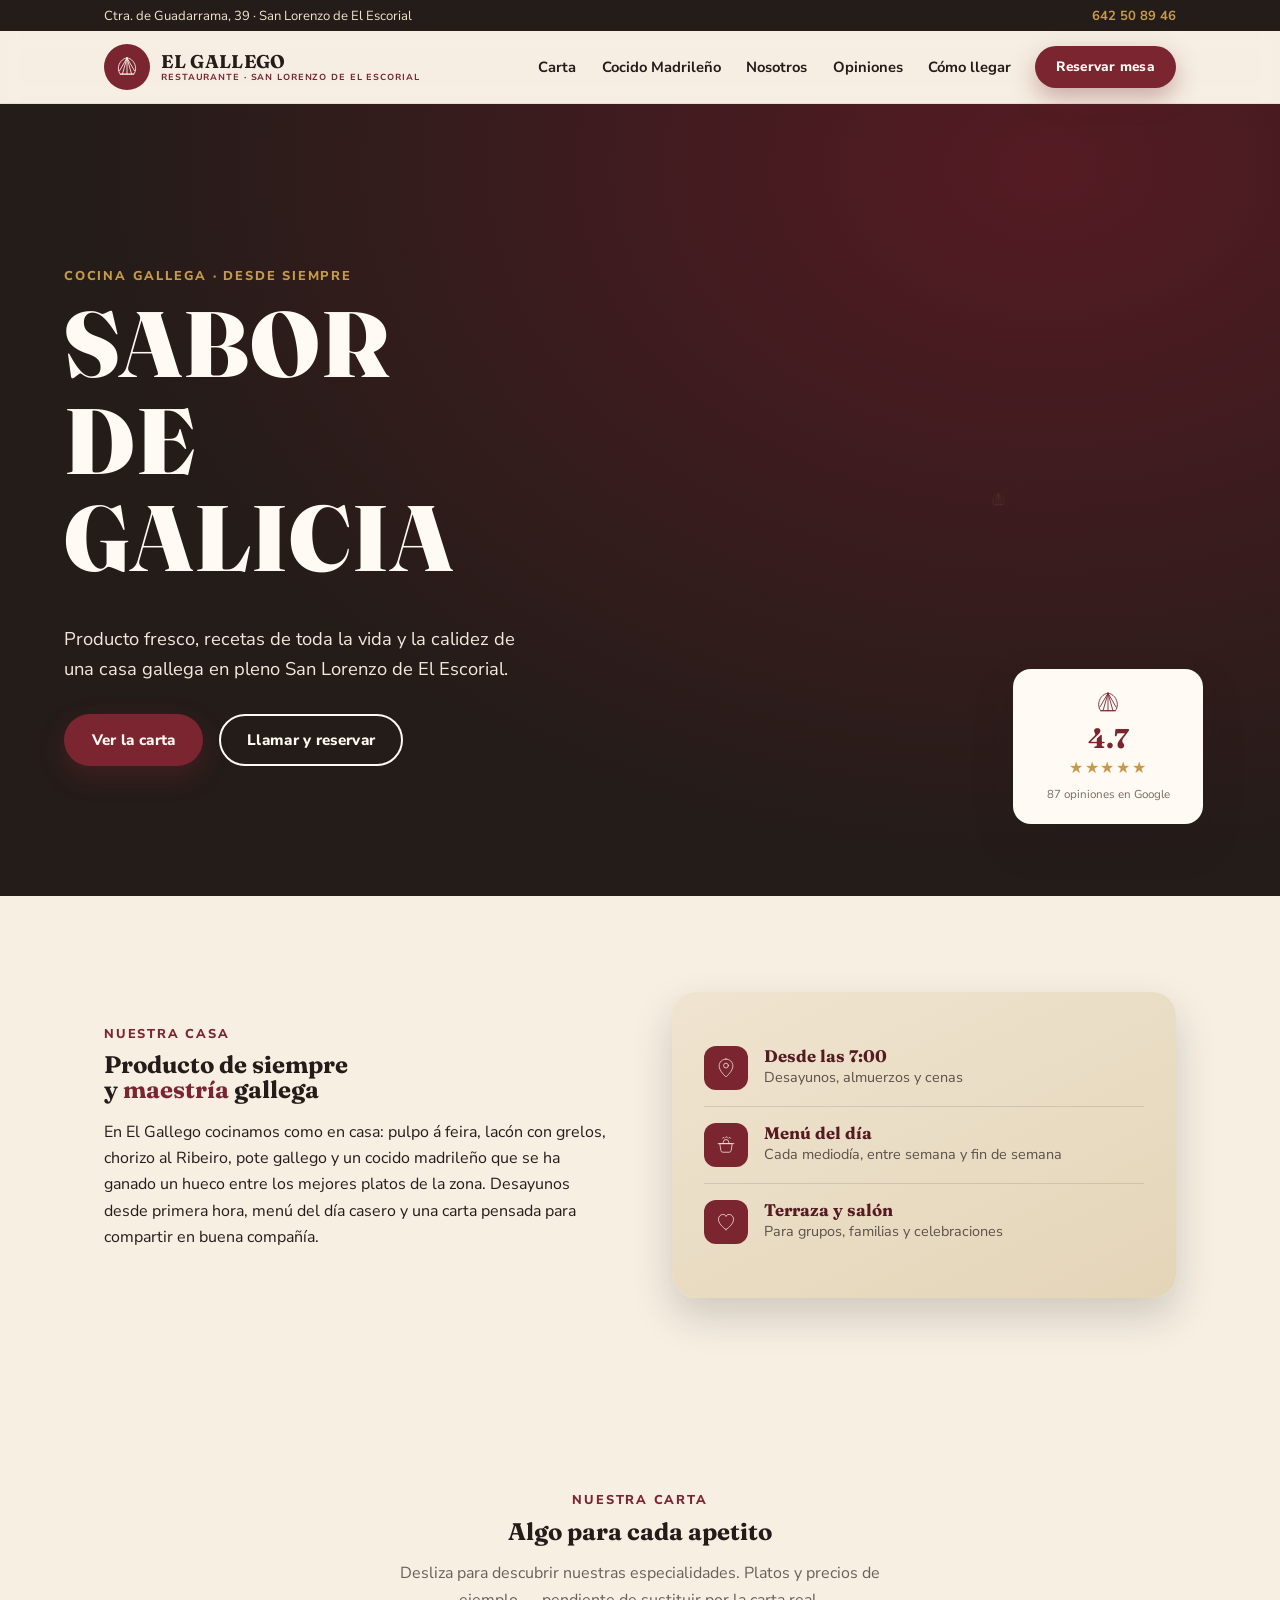
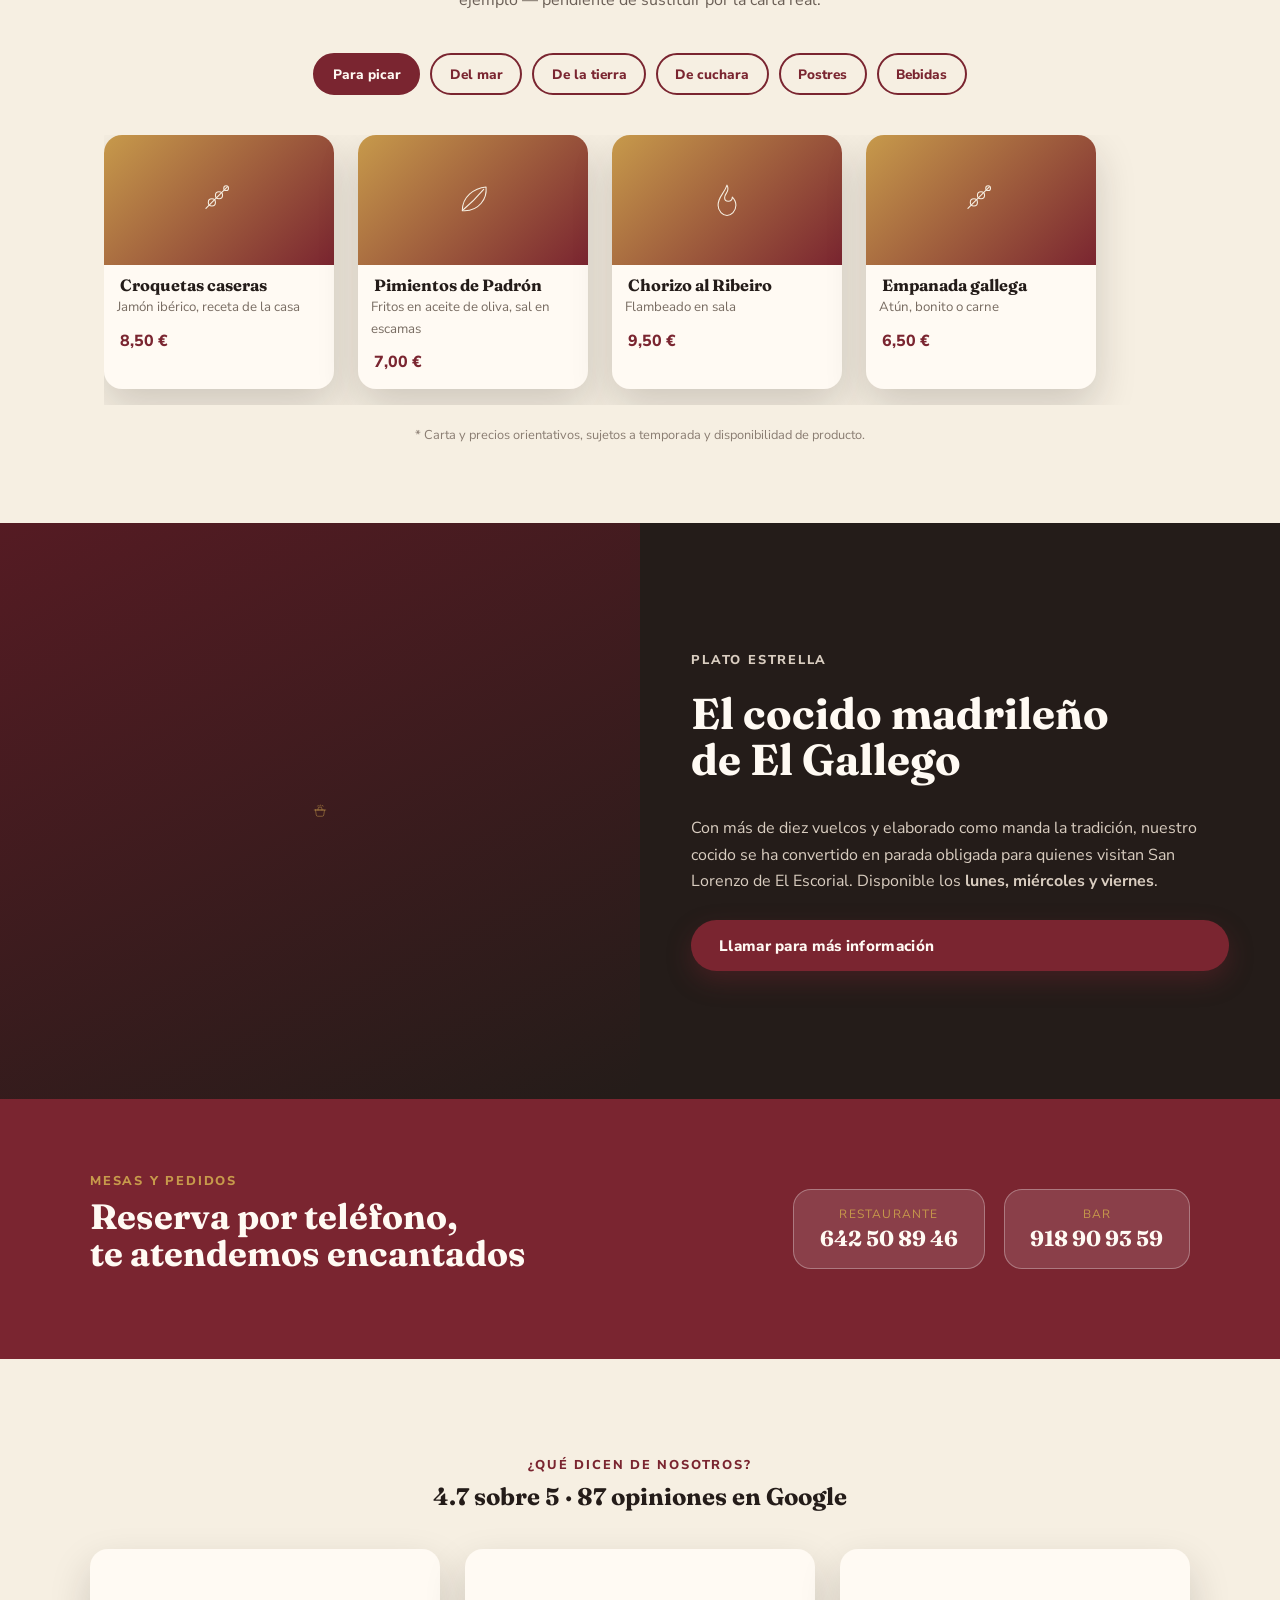
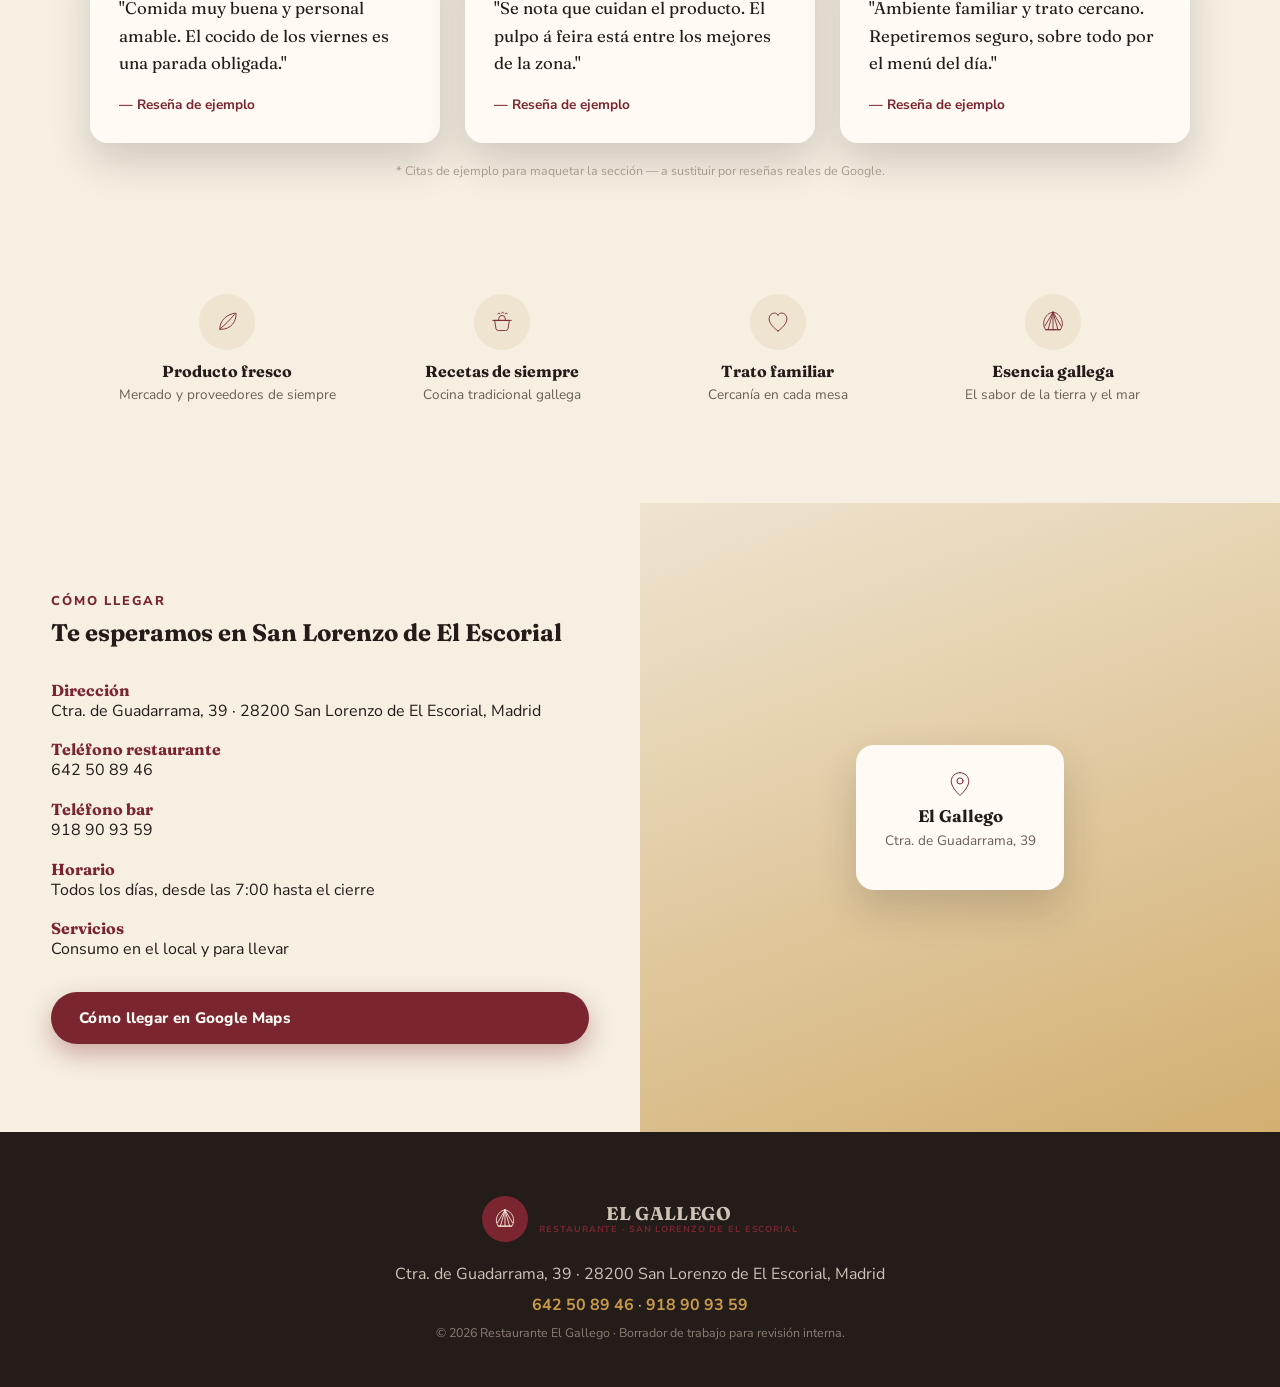
==== index.html @ f15fd521 "Initial commit: web Restaurante El Gallego (borrador compartido con Samu) Co-Authored-By: Claude Son" ====
<!DOCTYPE html>
<html lang="es">
<head>
<meta charset="UTF-8">
<meta name="viewport" content="width=device-width, initial-scale=1.0">
<title>Restaurante El Gallego</title>
<meta name="description" content="Borrador de la web de Restaurante El Gallego, cocina gallega en San Lorenzo de El Escorial — para revisar y comentar.">
<link rel="preconnect" href="https://fonts.googleapis.com">
<link rel="preconnect" href="https://fonts.gstatic.com" crossorigin>
<link href="https://fonts.googleapis.com/css2?family=Fraunces:opsz,wght@9..144,500;9..144,700;9..144,900&family=Nunito+Sans:wght@400;600;700;800&display=swap" rel="stylesheet">
<style>
  :root{
    --cream:#f6efe2;
    --cream-2:#efe4d0;
    --ink:#241c19;
    --wine:#7a2530;
    --wine-dark:#551b23;
    --gold:#c79a4b;
    --green:#3f5a3c;
    --sea:#2c5257;
    --white:#fffaf3;
    --radius:18px;
    --shadow:0 18px 40px rgba(36,28,25,.18);
    --font-display:'Fraunces', serif;
    --font-body:'Nunito Sans', sans-serif;
  }

  *{box-sizing:border-box;}
  html{scroll-behavior:smooth;}
  body{
    margin:0;
    font-family:var(--font-body);
    color:var(--ink);
    background:var(--cream);
    overflow-x:hidden;
  }
  a{color:inherit;text-decoration:none;}
  h1,h2,h3{font-family:var(--font-display);margin:0 0 .4em;line-height:1.05;text-wrap:balance;}
  p{line-height:1.65;}
  ul{list-style:none;margin:0;padding:0;}
  .icon{width:1em;height:1em;stroke:currentColor;fill:none;stroke-width:2.2;stroke-linecap:round;stroke-linejoin:round;display:block;}

  .eyebrow{
    font-family:var(--font-body);font-weight:800;letter-spacing:.14em;text-transform:uppercase;
    color:var(--wine);font-size:.8rem;margin:0 0 .6em;
  }
  .eyebrow--light{color:var(--gold);}

  .btn{
    display:inline-block;padding:.9em 1.7em;border-radius:999px;font-weight:800;font-size:.95rem;
    letter-spacing:.02em;transition:transform .18s ease, box-shadow .18s ease, background .18s ease;
    border:2px solid transparent;
  }
  .btn:hover{transform:translateY(-2px);}
  .btn--primary{background:var(--wine);color:var(--white);box-shadow:0 10px 24px rgba(122,37,48,.35);}
  .btn--primary:hover{background:var(--wine-dark);}
  .btn--ghost{border-color:var(--white);color:var(--white);}
  .btn--ghost:hover{background:rgba(255,255,255,.12);}
  .btn--nav{padding:.7em 1.4em;font-size:.85rem;}

  /* Topbar */
  .topbar{background:var(--ink);color:var(--cream-2);font-size:.82rem;}
  .topbar__inner{max-width:1200px;margin:0 auto;padding:.5em 5%;display:flex;justify-content:space-between;gap:1em;flex-wrap:wrap;}
  .topbar a{font-weight:700;color:var(--gold);}

  /* Header */
  .site-header{position:sticky;top:0;z-index:50;background:rgba(246,239,226,.94);backdrop-filter:blur(8px);border-bottom:1px solid rgba(36,28,25,.08);}
  .site-header__inner{max-width:1200px;margin:0 auto;padding:.8em 5%;display:flex;align-items:center;gap:1.5em;}
  .logo{display:flex;align-items:center;gap:.7em;margin-right:auto;}
  .logo__mark{
    width:46px;height:46px;border-radius:50%;background:var(--wine);color:var(--cream);
    display:flex;align-items:center;justify-content:center;flex-shrink:0;
  }
  .logo__mark .icon{width:24px;height:24px;stroke-width:2.4;}
  .logo__text{font-family:var(--font-display);font-weight:700;font-size:1.15rem;letter-spacing:.02em;line-height:1.15;}
  .logo__text small{display:block;font-family:var(--font-body);font-weight:700;font-size:.55rem;letter-spacing:.1em;color:var(--wine);text-transform:uppercase;}
  .nav{display:flex;gap:1.6em;}
  .nav a{font-weight:700;font-size:.92rem;position:relative;}
  .nav a::after{content:"";position:absolute;left:0;bottom:-6px;width:0;height:2px;background:var(--wine);transition:width .2s ease;}
  .nav a:hover::after{width:100%;}
  .nav-toggle{display:none;flex-direction:column;justify-content:center;gap:5px;width:38px;height:38px;border:none;background:none;cursor:pointer;}
  .nav-toggle span{height:2px;background:var(--ink);border-radius:2px;}

  /* Hero */
  .hero{position:relative;min-height:88vh;display:flex;align-items:center;padding:6em 5% 4em;color:var(--white);overflow:hidden;
    background:radial-gradient(120% 140% at 82% 8%, var(--wine-dark) 0%, var(--ink) 62%);}
  .hero__watermark{position:absolute;right:-6%;top:50%;transform:translateY(-50%);width:56vw;max-width:760px;opacity:.14;color:var(--gold);}
  .hero__content{position:relative;max-width:640px;}
  .hero .eyebrow{color:var(--gold);}
  .hero h1{font-size:clamp(3.1rem,8vw,5.8rem);font-weight:900;letter-spacing:.01em;}
  .hero__lede{font-size:1.15rem;max-width:480px;color:#f3e9dc;margin-bottom:1.6em;}
  .hero__cta{display:flex;gap:1em;flex-wrap:wrap;}
  .hero__badge{
    position:absolute;right:6%;bottom:9%;width:190px;background:var(--white);border-radius:var(--radius);
    box-shadow:var(--shadow);color:var(--ink);padding:1.3em 1em;text-align:center;
  }
  .hero__badge .icon{width:26px;height:26px;color:var(--wine);margin:0 auto .3em;}
  .hero__badge strong{display:block;font-family:var(--font-display);font-size:1.7rem;color:var(--wine);}
  .stars{display:block;color:var(--gold);letter-spacing:.1em;margin:.15em 0;}
  .hero__badge small{font-size:.72rem;color:#786c62;}

  /* Intro */
  .intro{max-width:1200px;margin:0 auto;padding:6em 5%;display:grid;grid-template-columns:1fr 1fr;gap:4em;align-items:center;}
  .intro__text h2 em{color:var(--wine);font-style:normal;}
  .intro__panel{
    position:relative;background:linear-gradient(155deg, var(--cream-2), #e4d5b8);
    border-radius:24px;padding:2.4em 2em;overflow:hidden;box-shadow:var(--shadow);
  }
  .intro__panel .hero__watermark{right:-18%;top:-10%;width:80%;opacity:.16;transform:none;}
  .intro__fact{position:relative;display:flex;gap:1em;align-items:flex-start;padding:1em 0;}
  .intro__fact + .intro__fact{border-top:1px solid rgba(36,28,25,.12);}
  .intro__fact .icon-wrap{
    width:44px;height:44px;border-radius:12px;background:var(--wine);color:var(--cream);
    display:flex;align-items:center;justify-content:center;flex-shrink:0;
  }
  .intro__fact .icon-wrap .icon{width:22px;height:22px;}
  .intro__fact strong{display:block;font-family:var(--font-display);font-size:1.05rem;color:var(--wine-dark);}
  .intro__fact span{font-size:.9rem;color:#5c5049;}

  /* Section head */
  .section-head{max-width:640px;margin:0 auto 2.5em;padding:0 5%;text-align:center;}
  .section-sub{color:#6b5f56;}

  /* Menu */
  .menu-section{padding:6em 0 4em;}
  .menu-tabs{display:flex;gap:.6em;justify-content:center;flex-wrap:wrap;padding:0 5%;margin-bottom:2.5em;}
  .menu-tab{
    font-family:var(--font-body);font-weight:800;font-size:.85rem;padding:.7em 1.3em;border-radius:999px;
    border:2px solid var(--wine);background:transparent;color:var(--wine);cursor:pointer;transition:all .2s ease;
  }
  .menu-tab.is-active,.menu-tab:hover{background:var(--wine);color:var(--white);}
  .menu-track{padding:0 5%;max-width:1200px;margin:0 auto;}
  .dish-row{display:flex;gap:1.5em;overflow-x:auto;padding-bottom:1em;scroll-snap-type:x proximity;}
  .dish-row[hidden]{display:none;}
  .dish-row::-webkit-scrollbar{height:8px;}
  .dish-row::-webkit-scrollbar-thumb{background:var(--cream-2);border-radius:8px;}
  .dish-card{flex:0 0 230px;background:var(--white);border-radius:var(--radius);box-shadow:var(--shadow);overflow:hidden;scroll-snap-align:start;position:relative;}
  .dish-card__img{height:130px;display:flex;align-items:center;justify-content:center;color:var(--cream);}
  .dish-card__img .icon{width:38px;height:38px;stroke-width:1.8;}
  .tone-picar{background:linear-gradient(135deg, var(--gold), var(--wine));}
  .tone-mar{background:linear-gradient(135deg, var(--sea), var(--ink));}
  .tone-tierra{background:linear-gradient(135deg, var(--wine), var(--ink));}
  .tone-cuchara{background:linear-gradient(135deg, var(--wine-dark), var(--gold));}
  .tone-postres{background:linear-gradient(135deg, var(--gold), #e7cf9e); color:var(--wine-dark);}
  .tone-bebidas{background:linear-gradient(135deg, var(--green), var(--ink));}
  .dish-card h3{font-size:1.02rem;margin:.7em 1em .2em;}
  .dish-card p{font-size:.83rem;color:#786c62;margin:0 1em .8em;}
  .dish-card .price{display:block;margin:0 1em 1em;font-weight:800;color:var(--wine);font-variant-numeric:tabular-nums;}
  .dish-card--star{border:2px solid var(--gold);}
  .dish-card__tag{position:absolute;top:10px;left:10px;background:var(--gold);color:var(--ink);font-size:.66rem;font-weight:800;padding:.3em .7em;border-radius:999px;z-index:2;}
  .menu-note{text-align:center;color:#8a7d72;font-size:.8rem;margin-top:1.5em;padding:0 5%;}

  /* Callout */
  .callout{display:grid;grid-template-columns:1fr 1fr;min-height:64vh;}
  .callout__visual{background:linear-gradient(155deg, var(--wine-dark), var(--ink));display:flex;align-items:center;justify-content:center;position:relative;}
  .callout__visual .icon{width:34%;max-width:180px;color:var(--gold);opacity:.9;}
  .callout__text{background:var(--ink);color:var(--cream);display:flex;flex-direction:column;justify-content:center;padding:5em 8%;}
  .callout__text h2{color:var(--white);font-size:clamp(2rem,3.5vw,2.7rem);}
  .callout__text p{color:#d9cdc0;margin-bottom:1.6em;}

  /* Call CTA */
  .call-cta{background:var(--wine);color:var(--white);padding:4.5em 5%;}
  .call-cta__inner{max-width:1100px;margin:0 auto;display:flex;justify-content:space-between;align-items:center;gap:2em;flex-wrap:wrap;}
  .call-cta h2{color:var(--white);font-size:clamp(1.7rem,3vw,2.2rem);}
  .call-cta__numbers{display:flex;gap:1.2em;flex-wrap:wrap;}
  .call-cta__number{background:rgba(255,255,255,.12);border:1px solid rgba(255,255,255,.3);border-radius:var(--radius);padding:1em 1.6em;text-align:center;min-width:170px;transition:background .2s ease;}
  .call-cta__number:hover{background:rgba(255,255,255,.22);}
  .call-cta__number span{display:block;font-size:.75rem;text-transform:uppercase;letter-spacing:.1em;color:var(--gold);margin-bottom:.3em;}
  .call-cta__number strong{font-family:var(--font-display);font-size:1.35rem;font-variant-numeric:tabular-nums;}

  /* Reviews */
  .reviews{padding:6em 5%;}
  .reviews__grid{max-width:1100px;margin:0 auto;display:grid;grid-template-columns:repeat(3,1fr);gap:1.6em;}
  .review-card{background:var(--white);border-radius:var(--radius);box-shadow:var(--shadow);padding:1.8em;margin:0;}
  .review-card p{font-family:var(--font-display);font-size:1.05rem;color:var(--ink);}
  .review-card cite{display:block;margin-top:1em;font-style:normal;font-weight:700;color:var(--wine);font-size:.85rem;}
  .reviews__flag{max-width:1100px;margin:1.5em auto 0;text-align:center;font-size:.78rem;color:#a89a8d;}

  /* Values strip */
  .values{max-width:1200px;margin:0 auto;padding:1em 5% 6em;display:grid;grid-template-columns:repeat(4,1fr);gap:1.8em;}
  .value{text-align:center;}
  .value .icon-wrap{width:56px;height:56px;border-radius:50%;background:var(--cream-2);color:var(--wine);display:flex;align-items:center;justify-content:center;margin:0 auto .8em;}
  .value .icon-wrap .icon{width:26px;height:26px;}
  .value h3{font-size:1rem;margin-bottom:.3em;}
  .value p{font-size:.85rem;color:#6b5f56;margin:0;}

  /* Location */
  .location{display:grid;grid-template-columns:1fr 1fr;gap:0;}
  .location__info{padding:5.5em 8%;display:flex;flex-direction:column;justify-content:center;}
  .location__list{margin:1.6em 0 2em;display:grid;gap:1.1em;}
  .location__list strong{display:block;font-family:var(--font-display);color:var(--wine);font-size:1rem;}
  .location__visual{background:linear-gradient(160deg, var(--cream-2), var(--gold) 140%);position:relative;display:flex;align-items:center;justify-content:center;min-height:420px;}
  .location__visual .icon{width:30%;max-width:150px;color:var(--wine);opacity:.55;}
  .location__pin{position:relative;background:var(--white);border-radius:var(--radius);box-shadow:var(--shadow);padding:1.6em 1.8em;text-align:center;max-width:260px;}
  .location__pin .icon{width:28px;height:28px;color:var(--wine);opacity:1;margin:0 auto .5em;}
  .location__pin strong{display:block;font-family:var(--font-display);font-size:1.05rem;margin-bottom:.3em;}
  .location__pin span{font-size:.85rem;color:#6b5f56;display:block;margin-bottom:1em;}

  /* Footer */
  .site-footer{background:var(--ink);color:#cfc3b7;padding:4em 5% 2.5em;}
  .site-footer__inner{max-width:900px;margin:0 auto;text-align:center;}
  .logo--footer{justify-content:center;margin-bottom:1.2em;}
  .site-footer a{color:var(--gold);font-weight:700;}
  .site-footer p{margin:.3em 0;}
  .site-footer__copy{margin-top:1.5em;font-size:.78rem;color:#8a7d72;}

  /* Responsive */
  @media (max-width: 900px){
    .nav{position:fixed;top:70px;left:0;right:0;background:var(--cream);flex-direction:column;padding:1.5em 8%;gap:1.2em;
      transform:translateY(-130%);transition:transform .25s ease;box-shadow:var(--shadow);}
    .nav.is-open{transform:translateY(0);}
    .nav-toggle{display:flex;}
    .btn--nav{display:none;}
    .intro{grid-template-columns:1fr;}
    .callout{grid-template-columns:1fr;}
    .callout__visual{min-height:220px;}
    .reviews__grid{grid-template-columns:1fr;}
    .values{grid-template-columns:repeat(2,1fr);}
    .location{grid-template-columns:1fr;}
    .location__visual{min-height:280px;}
    .hero__badge{display:none;}
  }
  @media (max-width: 560px){
    .hero{min-height:96vh;padding-top:5em;}
    .topbar__inner{font-size:.72rem;}
    .values{grid-template-columns:1fr 1fr;}
  }
</style>
</head>
<body>

<svg width="0" height="0" style="position:absolute">
  <defs>
    <symbol id="icon-shell" viewBox="0 0 64 64">
      <path d="M32 8C20 8 9 22 9 36c0 6 2 11 5 15h36c3-4 5-9 5-15C55 22 44 8 32 8Z"/>
      <path d="M32 8V51M32 8 20 50M32 8 44 50M32 8 12 42M32 8 52 42"/>
      <path d="M14 51h36"/>
    </symbol>
    <symbol id="icon-octopus" viewBox="0 0 64 64">
      <circle cx="32" cy="23" r="13"/>
      <path d="M20 31c-4 6-8 8-8 14 0 4 3 6 6 4M24 35c-2 8-6 10-5 16 0 4 3 5 6 3M30 37c0 9-2 12 0 18 1 3 4 4 6 2M36 37c2 9 5 11 4 18-1 3-4 4-6 2M42 35c4 7 8 8 8 14 0 4-3 6-6 4"/>
    </symbol>
    <symbol id="icon-pot" viewBox="0 0 64 64">
      <path d="M14 28h36l-3 20a6 6 0 0 1-6 5H23a6 6 0 0 1-6-5l-3-20Z"/>
      <path d="M9 28h46"/>
      <path d="M24 28v-4a8 8 0 0 1 16 0v4"/>
      <path d="M22 12c1-3 4-3 5 0M31 10c1-3 4-3 5 0M40 12c1-3 4-3 5 0"/>
    </symbol>
    <symbol id="icon-wine" viewBox="0 0 64 64">
      <path d="M20 10h24l-2 16a10 10 0 0 1-20 0Z"/>
      <path d="M32 34v16M22 54h20"/>
    </symbol>
    <symbol id="icon-cake" viewBox="0 0 64 64">
      <path d="M32 9 55 51H9Z"/>
      <path d="M20 51l4-15M32 51V32M44 51l-4-15"/>
    </symbol>
    <symbol id="icon-flame" viewBox="0 0 64 64">
      <path d="M32 7c6 11-4 13-4 21 0 4 3 6 6 6 4 0 7-3 7-7 4 4 6 9 6 14 0 10-8 17-15 17s-15-7-15-17c0-15 10-19 15-34Z"/>
    </symbol>
    <symbol id="icon-skewer" viewBox="0 0 64 64">
      <path d="M10 46 46 10"/>
      <circle cx="20" cy="36" r="6"/>
      <circle cx="32" cy="24" r="6"/>
      <circle cx="44" cy="12" r="4"/>
    </symbol>
    <symbol id="icon-leaf" viewBox="0 0 64 64">
      <path d="M14 50C14 26 34 12 54 10c2 20-12 40-36 40Z"/>
      <path d="M16 48C28 38 38 28 50 14"/>
    </symbol>
    <symbol id="icon-heart" viewBox="0 0 64 64">
      <path d="M32 54S10 40 10 24c0-8 6-14 13-14 4 0 8 2 9 6 1-4 5-6 9-6 7 0 13 6 13 14 0 16-22 30-22 30Z"/>
    </symbol>
    <symbol id="icon-pin" viewBox="0 0 64 64">
      <path d="M32 6c11 0 20 9 20 20 0 15-20 32-20 32S12 41 12 26C12 15 21 6 32 6Z"/>
      <circle cx="32" cy="25" r="7"/>
    </symbol>
  </defs>
</svg>

<div class="topbar">
  <div class="topbar__inner">
    <span>Ctra. de Guadarrama, 39 · San Lorenzo de El Escorial</span>
    <a href="tel:+34642508946">642 50 89 46</a>
  </div>
</div>

<header class="site-header" id="header">
  <div class="site-header__inner">
    <a href="#inicio" class="logo">
      <span class="logo__mark"><svg class="icon"><use href="#icon-shell"/></svg></span>
      <span class="logo__text">EL GALLEGO<small>Restaurante · San Lorenzo de El Escorial</small></span>
    </a>
    <nav class="nav" id="nav">
      <a href="#carta">Carta</a>
      <a href="#cocido">Cocido Madrileño</a>
      <a href="#nosotros">Nosotros</a>
      <a href="#opiniones">Opiniones</a>
      <a href="#localizacion">Cómo llegar</a>
    </nav>
    <a href="tel:+34642508946" class="btn btn--primary btn--nav">Reservar mesa</a>
    <button class="nav-toggle" id="navToggle" aria-label="Abrir menú"><span></span><span></span><span></span></button>
  </div>
</header>

<main>

  <section class="hero" id="inicio">
    <svg class="icon hero__watermark" viewBox="0 0 64 64"><use href="#icon-shell"/></svg>
    <div class="hero__content">
      <p class="eyebrow">Cocina gallega · desde siempre</p>
      <h1>SABOR<br>DE<br>GALICIA</h1>
      <p class="hero__lede">Producto fresco, recetas de toda la vida y la calidez de una casa gallega en pleno San Lorenzo de El Escorial.</p>
      <div class="hero__cta">
        <a href="#carta" class="btn btn--primary">Ver la carta</a>
        <a href="tel:+34642508946" class="btn btn--ghost">Llamar y reservar</a>
      </div>
    </div>
    <div class="hero__badge">
      <svg class="icon"><use href="#icon-shell"/></svg>
      <strong>4.7</strong>
      <span class="stars">★★★★★</span>
      <small>87 opiniones en Google</small>
    </div>
  </section>

  <section class="intro" id="nosotros">
    <div class="intro__text">
      <p class="eyebrow">Nuestra casa</p>
      <h2>Producto de siempre<br>y <em>maestría</em> gallega</h2>
      <p>En El Gallego cocinamos como en casa: pulpo á feira, lacón con grelos, chorizo al Ribeiro, pote gallego y un cocido madrileño que se ha ganado un hueco entre los mejores platos de la zona. Desayunos desde primera hora, menú del día casero y una carta pensada para compartir en buena compañía.</p>
    </div>
    <div class="intro__panel">
      <svg class="icon hero__watermark" viewBox="0 0 64 64"><use href="#icon-shell"/></svg>
      <div class="intro__fact">
        <span class="icon-wrap"><svg class="icon"><use href="#icon-pin"/></svg></span>
        <div><strong>Desde las 7:00</strong><span>Desayunos, almuerzos y cenas</span></div>
      </div>
      <div class="intro__fact">
        <span class="icon-wrap"><svg class="icon"><use href="#icon-pot"/></svg></span>
        <div><strong>Menú del día</strong><span>Cada mediodía, entre semana y fin de semana</span></div>
      </div>
      <div class="intro__fact">
        <span class="icon-wrap"><svg class="icon"><use href="#icon-heart"/></svg></span>
        <div><strong>Terraza y salón</strong><span>Para grupos, familias y celebraciones</span></div>
      </div>
    </div>
  </section>

  <section class="menu-section" id="carta">
    <div class="section-head">
      <p class="eyebrow">Nuestra carta</p>
      <h2>Algo para cada apetito</h2>
      <p class="section-sub">Desliza para descubrir nuestras especialidades. Platos y precios de ejemplo — pendiente de sustituir por la carta real.</p>
    </div>

    <div class="menu-tabs" id="menuTabs">
      <button class="menu-tab is-active" data-target="picar">Para picar</button>
      <button class="menu-tab" data-target="mar">Del mar</button>
      <button class="menu-tab" data-target="tierra">De la tierra</button>
      <button class="menu-tab" data-target="cuchara">De cuchara</button>
      <button class="menu-tab" data-target="postres">Postres</button>
      <button class="menu-tab" data-target="bebidas">Bebidas</button>
    </div>

    <div class="menu-track" id="menuTrack">
      <div class="dish-row" data-panel="picar">
        <article class="dish-card"><div class="dish-card__img tone-picar"><svg class="icon"><use href="#icon-skewer"/></svg></div><h3>Croquetas caseras</h3><p>Jamón ibérico, receta de la casa</p><span class="price">8,50 €</span></article>
        <article class="dish-card"><div class="dish-card__img tone-picar"><svg class="icon"><use href="#icon-leaf"/></svg></div><h3>Pimientos de Padrón</h3><p>Fritos en aceite de oliva, sal en escamas</p><span class="price">7,00 €</span></article>
        <article class="dish-card"><div class="dish-card__img tone-picar"><svg class="icon"><use href="#icon-flame"/></svg></div><h3>Chorizo al Ribeiro</h3><p>Flambeado en sala</p><span class="price">9,50 €</span></article>
        <article class="dish-card"><div class="dish-card__img tone-picar"><svg class="icon"><use href="#icon-skewer"/></svg></div><h3>Empanada gallega</h3><p>Atún, bonito o carne</p><span class="price">6,50 €</span></article>
      </div>
      <div class="dish-row" data-panel="mar" hidden>
        <article class="dish-card"><div class="dish-card__img tone-mar"><svg class="icon"><use href="#icon-octopus"/></svg></div><h3>Pulpo á feira</h3><p>Pimentón de la Vera, patata cocida</p><span class="price">18,00 €</span></article>
        <article class="dish-card"><div class="dish-card__img tone-mar"><svg class="icon"><use href="#icon-shell"/></svg></div><h3>Zamburiñas a la plancha</h3><p>Ajo y perejil</p><span class="price">14,50 €</span></article>
        <article class="dish-card"><div class="dish-card__img tone-mar"><svg class="icon"><use href="#icon-shell"/></svg></div><h3>Merluza a la gallega</h3><p>Con patata y pimentón</p><span class="price">16,00 €</span></article>
        <article class="dish-card"><div class="dish-card__img tone-mar"><svg class="icon"><use href="#icon-octopus"/></svg></div><h3>Calamares fritos</h3><p>Con alioli casero</p><span class="price">13,00 €</span></article>
      </div>
      <div class="dish-row" data-panel="tierra" hidden>
        <article class="dish-card"><div class="dish-card__img tone-tierra"><svg class="icon"><use href="#icon-flame"/></svg></div><h3>Codillo a la gallega</h3><p>Con grelos y patata</p><span class="price">15,50 €</span></article>
        <article class="dish-card"><div class="dish-card__img tone-tierra"><svg class="icon"><use href="#icon-flame"/></svg></div><h3>Entrecot a la piedra</h3><p>Ternera gallega, se cocina en tu mesa</p><span class="price">19,50 €</span></article>
        <article class="dish-card"><div class="dish-card__img tone-tierra"><svg class="icon"><use href="#icon-flame"/></svg></div><h3>Secreto ibérico</h3><p>A la plancha, pimientos asados</p><span class="price">14,50 €</span></article>
        <article class="dish-card"><div class="dish-card__img tone-tierra"><svg class="icon"><use href="#icon-pot"/></svg></div><h3>Judiones con matanza</h3><p>Guiso de la abuela</p><span class="price">13,00 €</span></article>
      </div>
      <div class="dish-row" data-panel="cuchara" hidden>
        <article class="dish-card dish-card--star"><div class="dish-card__img tone-cuchara"><svg class="icon"><use href="#icon-pot"/></svg></div><span class="dish-card__tag">Solo lunes, miércoles y viernes</span><h3>Cocido madrileño</h3><p>Más de 10 vuelcos, receta tradicional</p><span class="price">16,00 €</span></article>
        <article class="dish-card"><div class="dish-card__img tone-cuchara"><svg class="icon"><use href="#icon-pot"/></svg></div><h3>Pote gallego</h3><p>Grelos, patata, chorizo y lacón</p><span class="price">12,50 €</span></article>
        <article class="dish-card"><div class="dish-card__img tone-cuchara"><svg class="icon"><use href="#icon-pot"/></svg></div><h3>Lentejas caseras</h3><p>Con chorizo y morcilla</p><span class="price">10,50 €</span></article>
      </div>
      <div class="dish-row" data-panel="postres" hidden>
        <article class="dish-card"><div class="dish-card__img tone-postres"><svg class="icon"><use href="#icon-cake"/></svg></div><h3>Tarta de Santiago</h3><p>Receta tradicional con almendra</p><span class="price">5,50 €</span></article>
        <article class="dish-card"><div class="dish-card__img tone-postres"><svg class="icon"><use href="#icon-cake"/></svg></div><h3>Filloas caseras</h3><p>Con crema o chocolate</p><span class="price">5,00 €</span></article>
        <article class="dish-card"><div class="dish-card__img tone-postres"><svg class="icon"><use href="#icon-cake"/></svg></div><h3>Flan casero</h3><p>Con un toque de caramelo</p><span class="price">4,50 €</span></article>
      </div>
      <div class="dish-row" data-panel="bebidas" hidden>
        <article class="dish-card"><div class="dish-card__img tone-bebidas"><svg class="icon"><use href="#icon-wine"/></svg></div><h3>Ribeiro D.O.</h3><p>Copa o botella</p><span class="price">Desde 3,50 €</span></article>
        <article class="dish-card"><div class="dish-card__img tone-bebidas"><svg class="icon"><use href="#icon-wine"/></svg></div><h3>Cerveza de grifo</h3><p>Caña o tercio</p><span class="price">2,20 €</span></article>
        <article class="dish-card"><div class="dish-card__img tone-bebidas"><svg class="icon"><use href="#icon-wine"/></svg></div><h3>Café de sobremesa</h3><p>Solo, cortado o con leche</p><span class="price">1,50 €</span></article>
      </div>
    </div>
    <p class="menu-note">* Carta y precios orientativos, sujetos a temporada y disponibilidad de producto.</p>
  </section>

  <section class="callout" id="cocido">
    <div class="callout__visual"><svg class="icon"><use href="#icon-pot"/></svg></div>
    <div class="callout__text">
      <p class="eyebrow eyebrow--light">Plato estrella</p>
      <h2>El cocido madrileño de El Gallego</h2>
      <p>Con más de diez vuelcos y elaborado como manda la tradición, nuestro cocido se ha convertido en parada obligada para quienes visitan San Lorenzo de El Escorial. Disponible los <strong>lunes, miércoles y viernes</strong>.</p>
      <a href="tel:+34642508946" class="btn btn--primary">Llamar para más información</a>
    </div>
  </section>

  <section class="call-cta">
    <div class="call-cta__inner">
      <div>
        <p class="eyebrow eyebrow--light">Mesas y pedidos</p>
        <h2>Reserva por teléfono,<br>te atendemos encantados</h2>
      </div>
      <div class="call-cta__numbers">
        <a href="tel:+34642508946" class="call-cta__number"><span>Restaurante</span><strong>642 50 89 46</strong></a>
        <a href="tel:+34918909359" class="call-cta__number"><span>Bar</span><strong>918 90 93 59</strong></a>
      </div>
    </div>
  </section>

  <section class="reviews" id="opiniones">
    <div class="section-head">
      <p class="eyebrow">¿Qué dicen de nosotros?</p>
      <h2>4.7 sobre 5 · 87 opiniones en Google</h2>
    </div>
    <div class="reviews__grid">
      <blockquote class="review-card"><p>"Comida muy buena y personal amable. El cocido de los viernes es una parada obligada."</p><cite>— Reseña de ejemplo</cite></blockquote>
      <blockquote class="review-card"><p>"Se nota que cuidan el producto. El pulpo á feira está entre los mejores de la zona."</p><cite>— Reseña de ejemplo</cite></blockquote>
      <blockquote class="review-card"><p>"Ambiente familiar y trato cercano. Repetiremos seguro, sobre todo por el menú del día."</p><cite>— Reseña de ejemplo</cite></blockquote>
    </div>
    <p class="reviews__flag">* Citas de ejemplo para maquetar la sección — a sustituir por reseñas reales de Google.</p>
  </section>

  <section class="values">
    <div class="value"><span class="icon-wrap"><svg class="icon"><use href="#icon-leaf"/></svg></span><h3>Producto fresco</h3><p>Mercado y proveedores de siempre</p></div>
    <div class="value"><span class="icon-wrap"><svg class="icon"><use href="#icon-pot"/></svg></span><h3>Recetas de siempre</h3><p>Cocina tradicional gallega</p></div>
    <div class="value"><span class="icon-wrap"><svg class="icon"><use href="#icon-heart"/></svg></span><h3>Trato familiar</h3><p>Cercanía en cada mesa</p></div>
    <div class="value"><span class="icon-wrap"><svg class="icon"><use href="#icon-shell"/></svg></span><h3>Esencia gallega</h3><p>El sabor de la tierra y el mar</p></div>
  </section>

  <section class="location" id="localizacion">
    <div class="location__info">
      <p class="eyebrow">Cómo llegar</p>
      <h2>Te esperamos en San Lorenzo de El Escorial</h2>
      <ul class="location__list">
        <li><strong>Dirección</strong>Ctra. de Guadarrama, 39 · 28200 San Lorenzo de El Escorial, Madrid</li>
        <li><strong>Teléfono restaurante</strong><a href="tel:+34642508946">642 50 89 46</a></li>
        <li><strong>Teléfono bar</strong><a href="tel:+34918909359">918 90 93 59</a></li>
        <li><strong>Horario</strong>Todos los días, desde las 7:00 hasta el cierre</li>
        <li><strong>Servicios</strong>Consumo en el local y para llevar</li>
      </ul>
      <a href="https://www.google.com/maps/dir/?api=1&destination=Restaurante+El+Gallego+Carretera+de+Guadarrama+39+San+Lorenzo+de+El+Escorial" target="_blank" rel="noopener" class="btn btn--primary">Cómo llegar en Google Maps</a>
    </div>
    <div class="location__visual">
      <svg class="icon" viewBox="0 0 64 64" style="position:absolute;opacity:.4"><use href="#icon-shell"/></svg>
      <div class="location__pin">
        <svg class="icon"><use href="#icon-pin"/></svg>
        <strong>El Gallego</strong>
        <span>Ctra. de Guadarrama, 39</span>
      </div>
    </div>
  </section>

</main>

<footer class="site-footer">
  <div class="site-footer__inner">
    <div class="logo logo--footer">
      <span class="logo__mark"><svg class="icon"><use href="#icon-shell"/></svg></span>
      <span class="logo__text">EL GALLEGO<small>Restaurante · San Lorenzo de El Escorial</small></span>
    </div>
    <p>Ctra. de Guadarrama, 39 · 28200 San Lorenzo de El Escorial, Madrid</p>
    <p><a href="tel:+34642508946">642 50 89 46</a> · <a href="tel:+34918909359">918 90 93 59</a></p>
    <p class="site-footer__copy">© 2026 Restaurante El Gallego · Borrador de trabajo para revisión interna.</p>
  </div>
</footer>

<script>
  const navToggle = document.getElementById('navToggle');
  const nav = document.getElementById('nav');
  navToggle.addEventListener('click', () => nav.classList.toggle('is-open'));
  nav.querySelectorAll('a').forEach(link => link.addEventListener('click', () => nav.classList.remove('is-open')));

  const tabs = document.querySelectorAll('.menu-tab');
  const rows = document.querySelectorAll('.dish-row');
  tabs.forEach(tab => {
    tab.addEventListener('click', () => {
      const target = tab.dataset.target;
      tabs.forEach(t => t.classList.remove('is-active'));
      tab.classList.add('is-active');
      rows.forEach(row => { row.hidden = row.dataset.panel !== target; });
    });
  });

  const header = document.getElementById('header');
  window.addEventListener('scroll', () => {
    header.style.boxShadow = window.scrollY > 10 ? '0 4px 18px rgba(36,28,25,.14)' : 'none';
  });
</script>

</body>
</html>
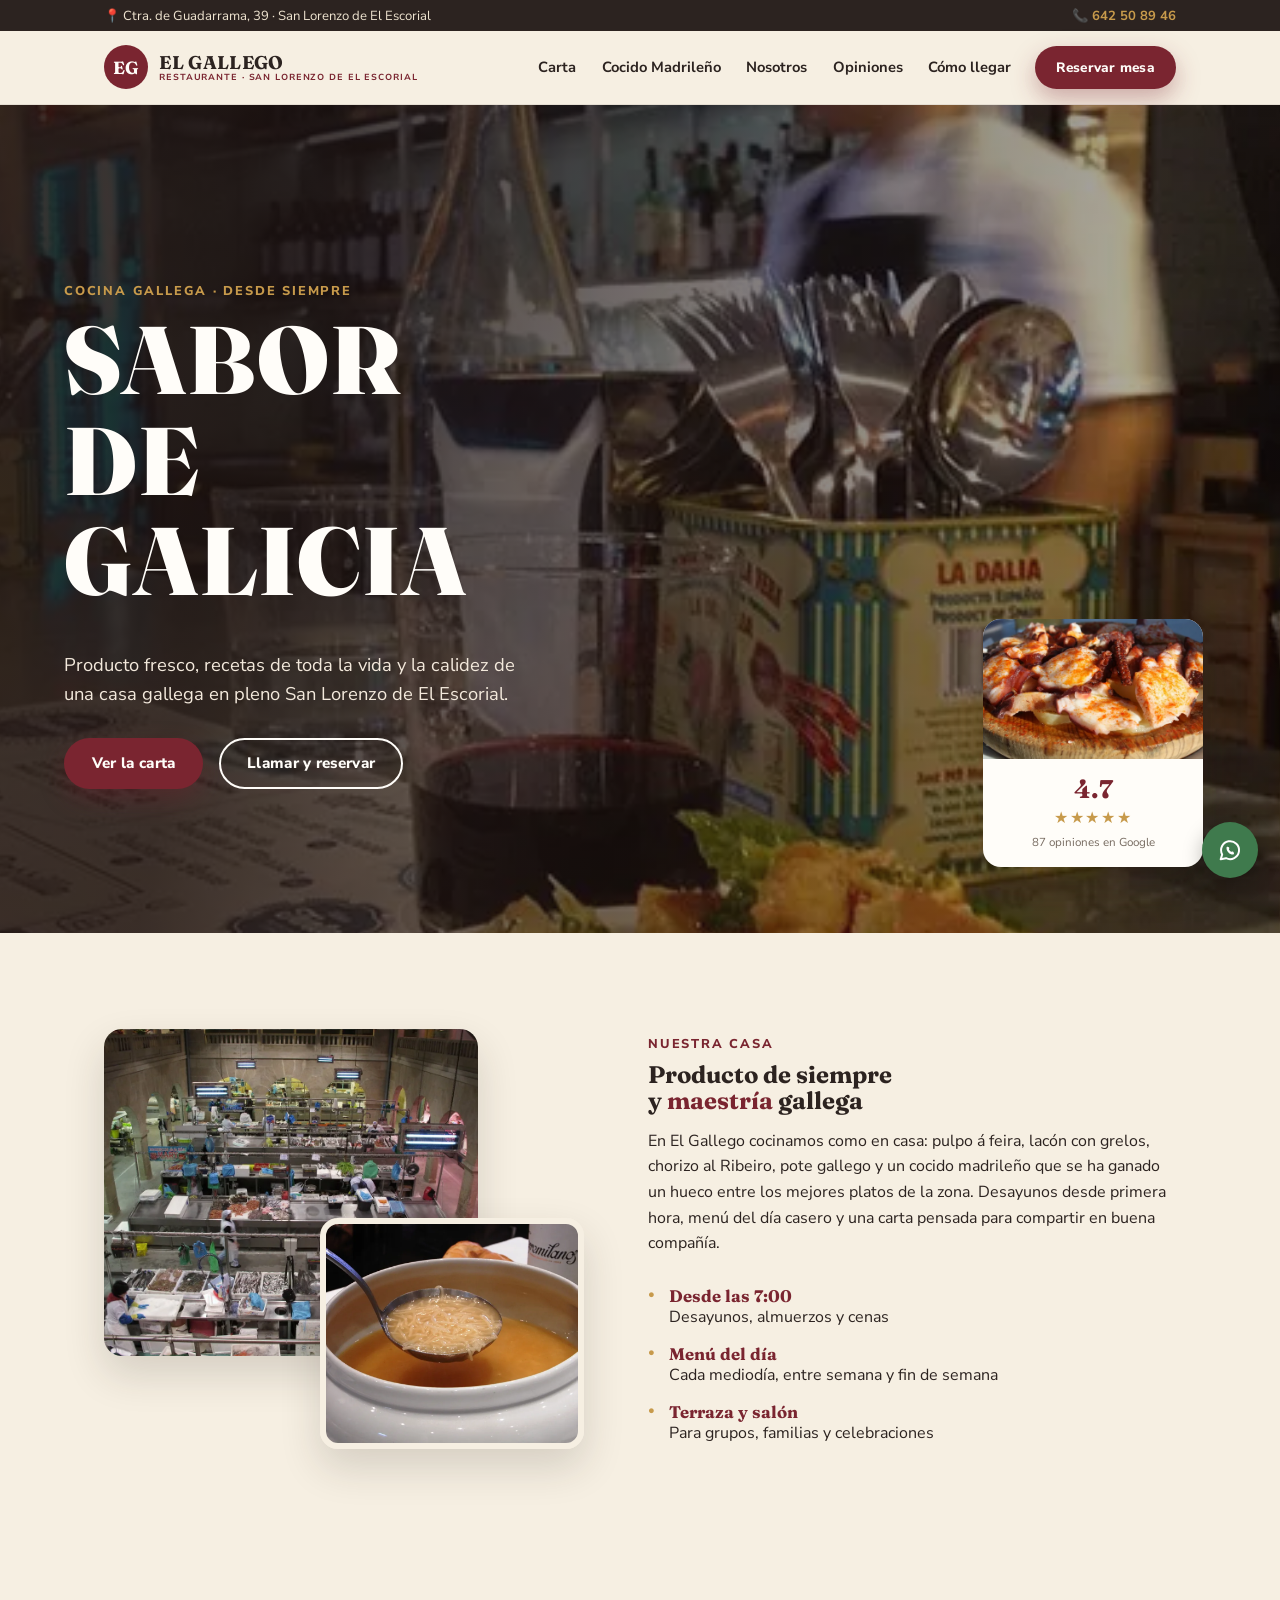
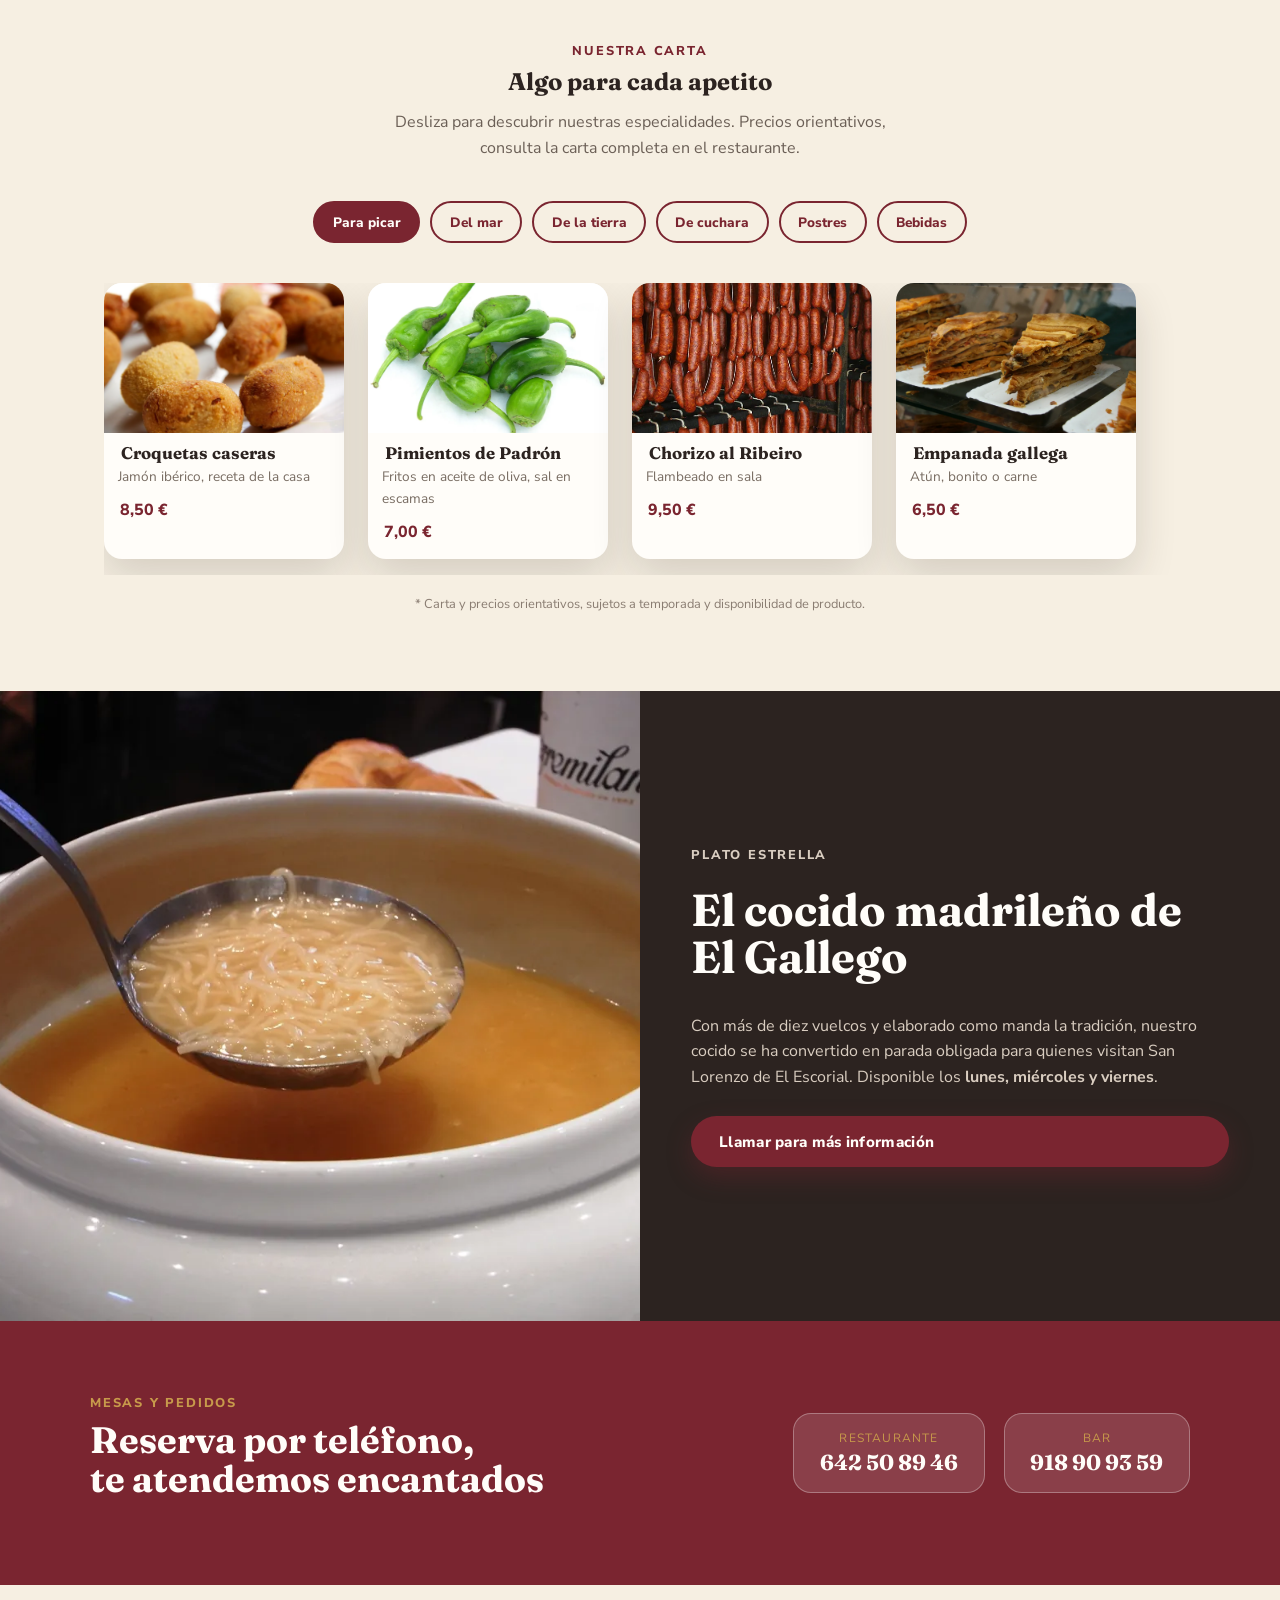
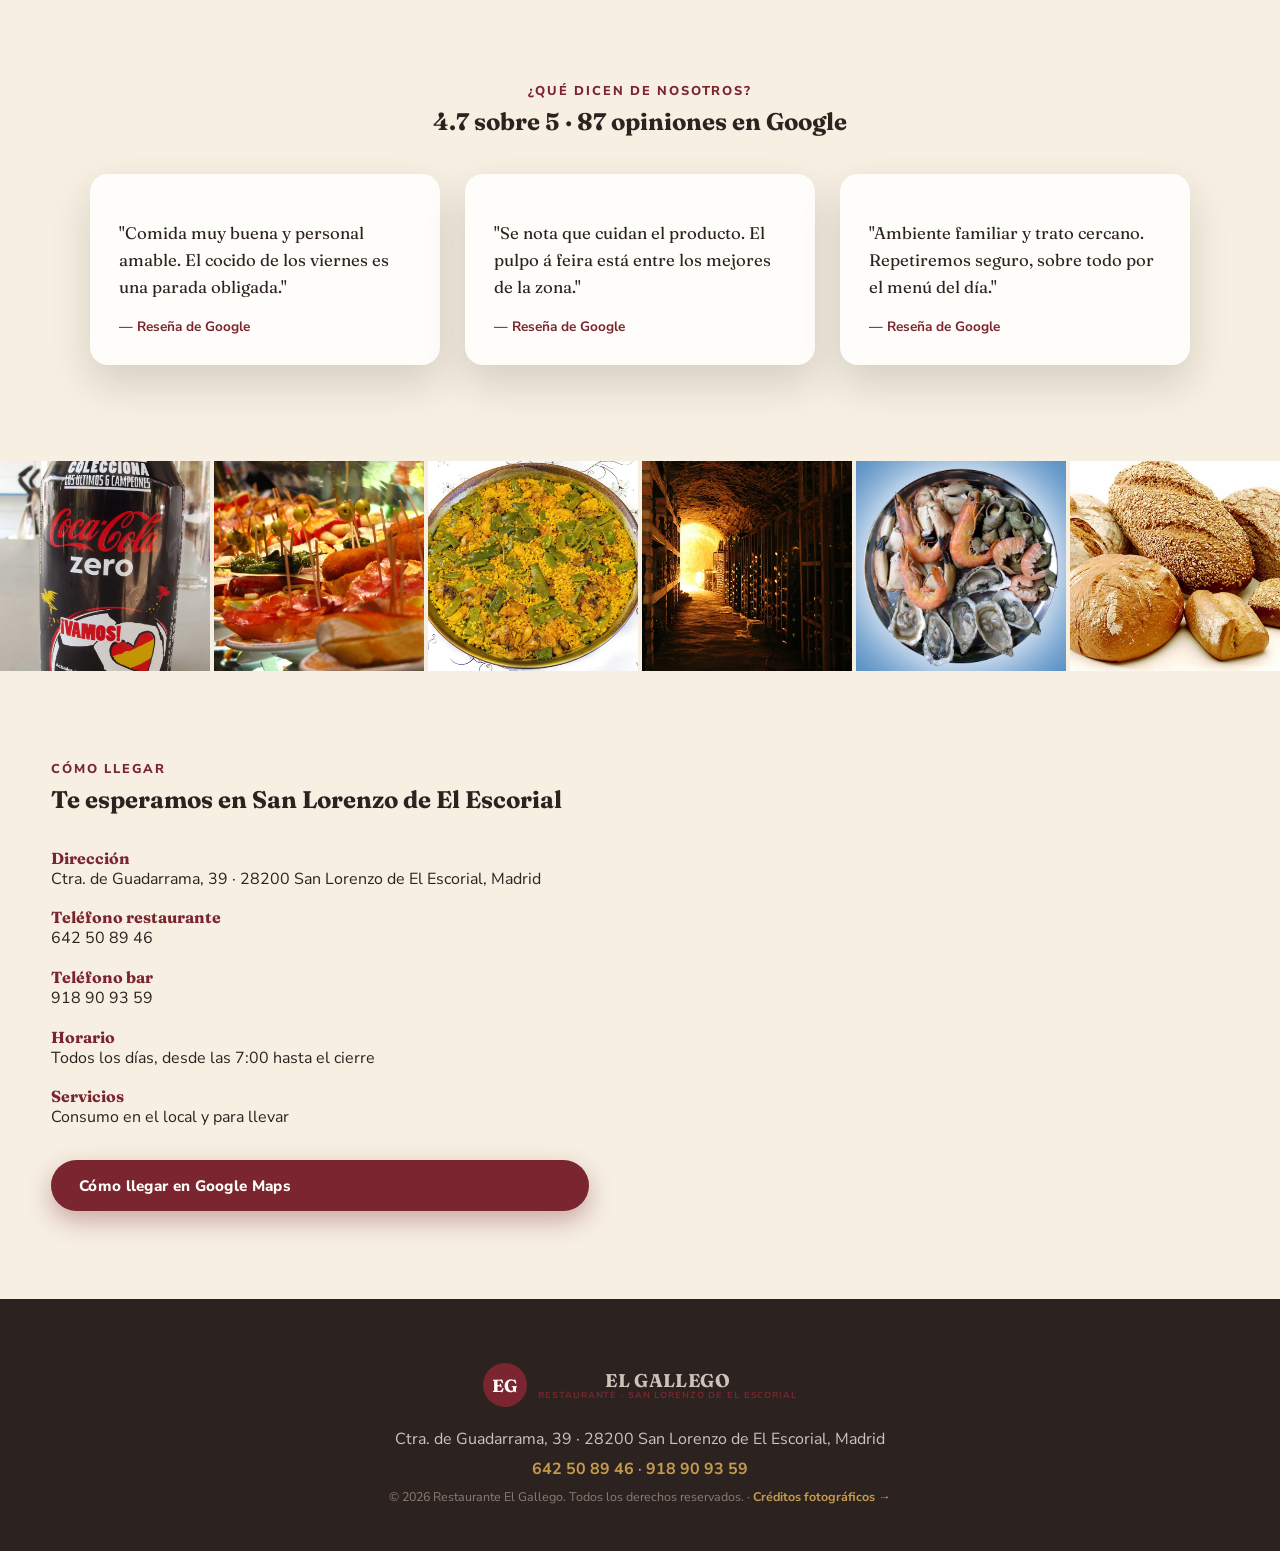
==== commit 27fb45c6: "Rediseno completo: version de Samu (css/js separados, mapa real, galeria) + fotos de stock CC (Openv" ====
--- a/index.html
+++ b/index.html
@@ -3,293 +3,30 @@
 <head>
 <meta charset="UTF-8">
 <meta name="viewport" content="width=device-width, initial-scale=1.0">
-<title>Restaurante El Gallego</title>
-<meta name="description" content="Borrador de la web de Restaurante El Gallego, cocina gallega en San Lorenzo de El Escorial — para revisar y comentar.">
+<title>Restaurante El Gallego · San Lorenzo de El Escorial</title>
+<meta name="description" content="Restaurante El Gallego en San Lorenzo de El Escorial. Cocina gallega y de siempre: pulpo á feira, cocido madrileño, menú del día y mucho más.">
 <link rel="preconnect" href="https://fonts.googleapis.com">
 <link rel="preconnect" href="https://fonts.gstatic.com" crossorigin>
 <link href="https://fonts.googleapis.com/css2?family=Fraunces:opsz,wght@9..144,500;9..144,700;9..144,900&family=Nunito+Sans:wght@400;600;700;800&display=swap" rel="stylesheet">
-<style>
-  :root{
-    --cream:#f6efe2;
-    --cream-2:#efe4d0;
-    --ink:#241c19;
-    --wine:#7a2530;
-    --wine-dark:#551b23;
-    --gold:#c79a4b;
-    --green:#3f5a3c;
-    --sea:#2c5257;
-    --white:#fffaf3;
-    --radius:18px;
-    --shadow:0 18px 40px rgba(36,28,25,.18);
-    --font-display:'Fraunces', serif;
-    --font-body:'Nunito Sans', sans-serif;
-  }
-
-  *{box-sizing:border-box;}
-  html{scroll-behavior:smooth;}
-  body{
-    margin:0;
-    font-family:var(--font-body);
-    color:var(--ink);
-    background:var(--cream);
-    overflow-x:hidden;
-  }
-  a{color:inherit;text-decoration:none;}
-  h1,h2,h3{font-family:var(--font-display);margin:0 0 .4em;line-height:1.05;text-wrap:balance;}
-  p{line-height:1.65;}
-  ul{list-style:none;margin:0;padding:0;}
-  .icon{width:1em;height:1em;stroke:currentColor;fill:none;stroke-width:2.2;stroke-linecap:round;stroke-linejoin:round;display:block;}
-
-  .eyebrow{
-    font-family:var(--font-body);font-weight:800;letter-spacing:.14em;text-transform:uppercase;
-    color:var(--wine);font-size:.8rem;margin:0 0 .6em;
-  }
-  .eyebrow--light{color:var(--gold);}
-
-  .btn{
-    display:inline-block;padding:.9em 1.7em;border-radius:999px;font-weight:800;font-size:.95rem;
-    letter-spacing:.02em;transition:transform .18s ease, box-shadow .18s ease, background .18s ease;
-    border:2px solid transparent;
-  }
-  .btn:hover{transform:translateY(-2px);}
-  .btn--primary{background:var(--wine);color:var(--white);box-shadow:0 10px 24px rgba(122,37,48,.35);}
-  .btn--primary:hover{background:var(--wine-dark);}
-  .btn--ghost{border-color:var(--white);color:var(--white);}
-  .btn--ghost:hover{background:rgba(255,255,255,.12);}
-  .btn--nav{padding:.7em 1.4em;font-size:.85rem;}
-
-  /* Topbar */
-  .topbar{background:var(--ink);color:var(--cream-2);font-size:.82rem;}
-  .topbar__inner{max-width:1200px;margin:0 auto;padding:.5em 5%;display:flex;justify-content:space-between;gap:1em;flex-wrap:wrap;}
-  .topbar a{font-weight:700;color:var(--gold);}
-
-  /* Header */
-  .site-header{position:sticky;top:0;z-index:50;background:rgba(246,239,226,.94);backdrop-filter:blur(8px);border-bottom:1px solid rgba(36,28,25,.08);}
-  .site-header__inner{max-width:1200px;margin:0 auto;padding:.8em 5%;display:flex;align-items:center;gap:1.5em;}
-  .logo{display:flex;align-items:center;gap:.7em;margin-right:auto;}
-  .logo__mark{
-    width:46px;height:46px;border-radius:50%;background:var(--wine);color:var(--cream);
-    display:flex;align-items:center;justify-content:center;flex-shrink:0;
-  }
-  .logo__mark .icon{width:24px;height:24px;stroke-width:2.4;}
-  .logo__text{font-family:var(--font-display);font-weight:700;font-size:1.15rem;letter-spacing:.02em;line-height:1.15;}
-  .logo__text small{display:block;font-family:var(--font-body);font-weight:700;font-size:.55rem;letter-spacing:.1em;color:var(--wine);text-transform:uppercase;}
-  .nav{display:flex;gap:1.6em;}
-  .nav a{font-weight:700;font-size:.92rem;position:relative;}
-  .nav a::after{content:"";position:absolute;left:0;bottom:-6px;width:0;height:2px;background:var(--wine);transition:width .2s ease;}
-  .nav a:hover::after{width:100%;}
-  .nav-toggle{display:none;flex-direction:column;justify-content:center;gap:5px;width:38px;height:38px;border:none;background:none;cursor:pointer;}
-  .nav-toggle span{height:2px;background:var(--ink);border-radius:2px;}
-
-  /* Hero */
-  .hero{position:relative;min-height:88vh;display:flex;align-items:center;padding:6em 5% 4em;color:var(--white);overflow:hidden;
-    background:radial-gradient(120% 140% at 82% 8%, var(--wine-dark) 0%, var(--ink) 62%);}
-  .hero__watermark{position:absolute;right:-6%;top:50%;transform:translateY(-50%);width:56vw;max-width:760px;opacity:.14;color:var(--gold);}
-  .hero__content{position:relative;max-width:640px;}
-  .hero .eyebrow{color:var(--gold);}
-  .hero h1{font-size:clamp(3.1rem,8vw,5.8rem);font-weight:900;letter-spacing:.01em;}
-  .hero__lede{font-size:1.15rem;max-width:480px;color:#f3e9dc;margin-bottom:1.6em;}
-  .hero__cta{display:flex;gap:1em;flex-wrap:wrap;}
-  .hero__badge{
-    position:absolute;right:6%;bottom:9%;width:190px;background:var(--white);border-radius:var(--radius);
-    box-shadow:var(--shadow);color:var(--ink);padding:1.3em 1em;text-align:center;
-  }
-  .hero__badge .icon{width:26px;height:26px;color:var(--wine);margin:0 auto .3em;}
-  .hero__badge strong{display:block;font-family:var(--font-display);font-size:1.7rem;color:var(--wine);}
-  .stars{display:block;color:var(--gold);letter-spacing:.1em;margin:.15em 0;}
-  .hero__badge small{font-size:.72rem;color:#786c62;}
-
-  /* Intro */
-  .intro{max-width:1200px;margin:0 auto;padding:6em 5%;display:grid;grid-template-columns:1fr 1fr;gap:4em;align-items:center;}
-  .intro__text h2 em{color:var(--wine);font-style:normal;}
-  .intro__panel{
-    position:relative;background:linear-gradient(155deg, var(--cream-2), #e4d5b8);
-    border-radius:24px;padding:2.4em 2em;overflow:hidden;box-shadow:var(--shadow);
-  }
-  .intro__panel .hero__watermark{right:-18%;top:-10%;width:80%;opacity:.16;transform:none;}
-  .intro__fact{position:relative;display:flex;gap:1em;align-items:flex-start;padding:1em 0;}
-  .intro__fact + .intro__fact{border-top:1px solid rgba(36,28,25,.12);}
-  .intro__fact .icon-wrap{
-    width:44px;height:44px;border-radius:12px;background:var(--wine);color:var(--cream);
-    display:flex;align-items:center;justify-content:center;flex-shrink:0;
-  }
-  .intro__fact .icon-wrap .icon{width:22px;height:22px;}
-  .intro__fact strong{display:block;font-family:var(--font-display);font-size:1.05rem;color:var(--wine-dark);}
-  .intro__fact span{font-size:.9rem;color:#5c5049;}
-
-  /* Section head */
-  .section-head{max-width:640px;margin:0 auto 2.5em;padding:0 5%;text-align:center;}
-  .section-sub{color:#6b5f56;}
-
-  /* Menu */
-  .menu-section{padding:6em 0 4em;}
-  .menu-tabs{display:flex;gap:.6em;justify-content:center;flex-wrap:wrap;padding:0 5%;margin-bottom:2.5em;}
-  .menu-tab{
-    font-family:var(--font-body);font-weight:800;font-size:.85rem;padding:.7em 1.3em;border-radius:999px;
-    border:2px solid var(--wine);background:transparent;color:var(--wine);cursor:pointer;transition:all .2s ease;
-  }
-  .menu-tab.is-active,.menu-tab:hover{background:var(--wine);color:var(--white);}
-  .menu-track{padding:0 5%;max-width:1200px;margin:0 auto;}
-  .dish-row{display:flex;gap:1.5em;overflow-x:auto;padding-bottom:1em;scroll-snap-type:x proximity;}
-  .dish-row[hidden]{display:none;}
-  .dish-row::-webkit-scrollbar{height:8px;}
-  .dish-row::-webkit-scrollbar-thumb{background:var(--cream-2);border-radius:8px;}
-  .dish-card{flex:0 0 230px;background:var(--white);border-radius:var(--radius);box-shadow:var(--shadow);overflow:hidden;scroll-snap-align:start;position:relative;}
-  .dish-card__img{height:130px;display:flex;align-items:center;justify-content:center;color:var(--cream);}
-  .dish-card__img .icon{width:38px;height:38px;stroke-width:1.8;}
-  .tone-picar{background:linear-gradient(135deg, var(--gold), var(--wine));}
-  .tone-mar{background:linear-gradient(135deg, var(--sea), var(--ink));}
-  .tone-tierra{background:linear-gradient(135deg, var(--wine), var(--ink));}
-  .tone-cuchara{background:linear-gradient(135deg, var(--wine-dark), var(--gold));}
-  .tone-postres{background:linear-gradient(135deg, var(--gold), #e7cf9e); color:var(--wine-dark);}
-  .tone-bebidas{background:linear-gradient(135deg, var(--green), var(--ink));}
-  .dish-card h3{font-size:1.02rem;margin:.7em 1em .2em;}
-  .dish-card p{font-size:.83rem;color:#786c62;margin:0 1em .8em;}
-  .dish-card .price{display:block;margin:0 1em 1em;font-weight:800;color:var(--wine);font-variant-numeric:tabular-nums;}
-  .dish-card--star{border:2px solid var(--gold);}
-  .dish-card__tag{position:absolute;top:10px;left:10px;background:var(--gold);color:var(--ink);font-size:.66rem;font-weight:800;padding:.3em .7em;border-radius:999px;z-index:2;}
-  .menu-note{text-align:center;color:#8a7d72;font-size:.8rem;margin-top:1.5em;padding:0 5%;}
-
-  /* Callout */
-  .callout{display:grid;grid-template-columns:1fr 1fr;min-height:64vh;}
-  .callout__visual{background:linear-gradient(155deg, var(--wine-dark), var(--ink));display:flex;align-items:center;justify-content:center;position:relative;}
-  .callout__visual .icon{width:34%;max-width:180px;color:var(--gold);opacity:.9;}
-  .callout__text{background:var(--ink);color:var(--cream);display:flex;flex-direction:column;justify-content:center;padding:5em 8%;}
-  .callout__text h2{color:var(--white);font-size:clamp(2rem,3.5vw,2.7rem);}
-  .callout__text p{color:#d9cdc0;margin-bottom:1.6em;}
-
-  /* Call CTA */
-  .call-cta{background:var(--wine);color:var(--white);padding:4.5em 5%;}
-  .call-cta__inner{max-width:1100px;margin:0 auto;display:flex;justify-content:space-between;align-items:center;gap:2em;flex-wrap:wrap;}
-  .call-cta h2{color:var(--white);font-size:clamp(1.7rem,3vw,2.2rem);}
-  .call-cta__numbers{display:flex;gap:1.2em;flex-wrap:wrap;}
-  .call-cta__number{background:rgba(255,255,255,.12);border:1px solid rgba(255,255,255,.3);border-radius:var(--radius);padding:1em 1.6em;text-align:center;min-width:170px;transition:background .2s ease;}
-  .call-cta__number:hover{background:rgba(255,255,255,.22);}
-  .call-cta__number span{display:block;font-size:.75rem;text-transform:uppercase;letter-spacing:.1em;color:var(--gold);margin-bottom:.3em;}
-  .call-cta__number strong{font-family:var(--font-display);font-size:1.35rem;font-variant-numeric:tabular-nums;}
-
-  /* Reviews */
-  .reviews{padding:6em 5%;}
-  .reviews__grid{max-width:1100px;margin:0 auto;display:grid;grid-template-columns:repeat(3,1fr);gap:1.6em;}
-  .review-card{background:var(--white);border-radius:var(--radius);box-shadow:var(--shadow);padding:1.8em;margin:0;}
-  .review-card p{font-family:var(--font-display);font-size:1.05rem;color:var(--ink);}
-  .review-card cite{display:block;margin-top:1em;font-style:normal;font-weight:700;color:var(--wine);font-size:.85rem;}
-  .reviews__flag{max-width:1100px;margin:1.5em auto 0;text-align:center;font-size:.78rem;color:#a89a8d;}
-
-  /* Values strip */
-  .values{max-width:1200px;margin:0 auto;padding:1em 5% 6em;display:grid;grid-template-columns:repeat(4,1fr);gap:1.8em;}
-  .value{text-align:center;}
-  .value .icon-wrap{width:56px;height:56px;border-radius:50%;background:var(--cream-2);color:var(--wine);display:flex;align-items:center;justify-content:center;margin:0 auto .8em;}
-  .value .icon-wrap .icon{width:26px;height:26px;}
-  .value h3{font-size:1rem;margin-bottom:.3em;}
-  .value p{font-size:.85rem;color:#6b5f56;margin:0;}
-
-  /* Location */
-  .location{display:grid;grid-template-columns:1fr 1fr;gap:0;}
-  .location__info{padding:5.5em 8%;display:flex;flex-direction:column;justify-content:center;}
-  .location__list{margin:1.6em 0 2em;display:grid;gap:1.1em;}
-  .location__list strong{display:block;font-family:var(--font-display);color:var(--wine);font-size:1rem;}
-  .location__visual{background:linear-gradient(160deg, var(--cream-2), var(--gold) 140%);position:relative;display:flex;align-items:center;justify-content:center;min-height:420px;}
-  .location__visual .icon{width:30%;max-width:150px;color:var(--wine);opacity:.55;}
-  .location__pin{position:relative;background:var(--white);border-radius:var(--radius);box-shadow:var(--shadow);padding:1.6em 1.8em;text-align:center;max-width:260px;}
-  .location__pin .icon{width:28px;height:28px;color:var(--wine);opacity:1;margin:0 auto .5em;}
-  .location__pin strong{display:block;font-family:var(--font-display);font-size:1.05rem;margin-bottom:.3em;}
-  .location__pin span{font-size:.85rem;color:#6b5f56;display:block;margin-bottom:1em;}
-
-  /* Footer */
-  .site-footer{background:var(--ink);color:#cfc3b7;padding:4em 5% 2.5em;}
-  .site-footer__inner{max-width:900px;margin:0 auto;text-align:center;}
-  .logo--footer{justify-content:center;margin-bottom:1.2em;}
-  .site-footer a{color:var(--gold);font-weight:700;}
-  .site-footer p{margin:.3em 0;}
-  .site-footer__copy{margin-top:1.5em;font-size:.78rem;color:#8a7d72;}
-
-  /* Responsive */
-  @media (max-width: 900px){
-    .nav{position:fixed;top:70px;left:0;right:0;background:var(--cream);flex-direction:column;padding:1.5em 8%;gap:1.2em;
-      transform:translateY(-130%);transition:transform .25s ease;box-shadow:var(--shadow);}
-    .nav.is-open{transform:translateY(0);}
-    .nav-toggle{display:flex;}
-    .btn--nav{display:none;}
-    .intro{grid-template-columns:1fr;}
-    .callout{grid-template-columns:1fr;}
-    .callout__visual{min-height:220px;}
-    .reviews__grid{grid-template-columns:1fr;}
-    .values{grid-template-columns:repeat(2,1fr);}
-    .location{grid-template-columns:1fr;}
-    .location__visual{min-height:280px;}
-    .hero__badge{display:none;}
-  }
-  @media (max-width: 560px){
-    .hero{min-height:96vh;padding-top:5em;}
-    .topbar__inner{font-size:.72rem;}
-    .values{grid-template-columns:1fr 1fr;}
-  }
-</style>
+<link rel="stylesheet" href="css/style.css">
+<link rel="preload" as="image" href="assets/img/hero.webp" fetchpriority="high">
 </head>
 <body>
 
-<svg width="0" height="0" style="position:absolute">
-  <defs>
-    <symbol id="icon-shell" viewBox="0 0 64 64">
-      <path d="M32 8C20 8 9 22 9 36c0 6 2 11 5 15h36c3-4 5-9 5-15C55 22 44 8 32 8Z"/>
-      <path d="M32 8V51M32 8 20 50M32 8 44 50M32 8 12 42M32 8 52 42"/>
-      <path d="M14 51h36"/>
-    </symbol>
-    <symbol id="icon-octopus" viewBox="0 0 64 64">
-      <circle cx="32" cy="23" r="13"/>
-      <path d="M20 31c-4 6-8 8-8 14 0 4 3 6 6 4M24 35c-2 8-6 10-5 16 0 4 3 5 6 3M30 37c0 9-2 12 0 18 1 3 4 4 6 2M36 37c2 9 5 11 4 18-1 3-4 4-6 2M42 35c4 7 8 8 8 14 0 4-3 6-6 4"/>
-    </symbol>
-    <symbol id="icon-pot" viewBox="0 0 64 64">
-      <path d="M14 28h36l-3 20a6 6 0 0 1-6 5H23a6 6 0 0 1-6-5l-3-20Z"/>
-      <path d="M9 28h46"/>
-      <path d="M24 28v-4a8 8 0 0 1 16 0v4"/>
-      <path d="M22 12c1-3 4-3 5 0M31 10c1-3 4-3 5 0M40 12c1-3 4-3 5 0"/>
-    </symbol>
-    <symbol id="icon-wine" viewBox="0 0 64 64">
-      <path d="M20 10h24l-2 16a10 10 0 0 1-20 0Z"/>
-      <path d="M32 34v16M22 54h20"/>
-    </symbol>
-    <symbol id="icon-cake" viewBox="0 0 64 64">
-      <path d="M32 9 55 51H9Z"/>
-      <path d="M20 51l4-15M32 51V32M44 51l-4-15"/>
-    </symbol>
-    <symbol id="icon-flame" viewBox="0 0 64 64">
-      <path d="M32 7c6 11-4 13-4 21 0 4 3 6 6 6 4 0 7-3 7-7 4 4 6 9 6 14 0 10-8 17-15 17s-15-7-15-17c0-15 10-19 15-34Z"/>
-    </symbol>
-    <symbol id="icon-skewer" viewBox="0 0 64 64">
-      <path d="M10 46 46 10"/>
-      <circle cx="20" cy="36" r="6"/>
-      <circle cx="32" cy="24" r="6"/>
-      <circle cx="44" cy="12" r="4"/>
-    </symbol>
-    <symbol id="icon-leaf" viewBox="0 0 64 64">
-      <path d="M14 50C14 26 34 12 54 10c2 20-12 40-36 40Z"/>
-      <path d="M16 48C28 38 38 28 50 14"/>
-    </symbol>
-    <symbol id="icon-heart" viewBox="0 0 64 64">
-      <path d="M32 54S10 40 10 24c0-8 6-14 13-14 4 0 8 2 9 6 1-4 5-6 9-6 7 0 13 6 13 14 0 16-22 30-22 30Z"/>
-    </symbol>
-    <symbol id="icon-pin" viewBox="0 0 64 64">
-      <path d="M32 6c11 0 20 9 20 20 0 15-20 32-20 32S12 41 12 26C12 15 21 6 32 6Z"/>
-      <circle cx="32" cy="25" r="7"/>
-    </symbol>
-  </defs>
-</svg>
-
 <div class="topbar">
   <div class="topbar__inner">
-    <span>Ctra. de Guadarrama, 39 · San Lorenzo de El Escorial</span>
-    <a href="tel:+34642508946">642 50 89 46</a>
+    <span>📍 Ctra. de Guadarrama, 39 · San Lorenzo de El Escorial</span>
+    <a href="tel:+34642508946">📞 642 50 89 46</a>
   </div>
 </div>
 
 <header class="site-header" id="header">
   <div class="site-header__inner">
     <a href="#inicio" class="logo">
-      <span class="logo__mark"><svg class="icon"><use href="#icon-shell"/></svg></span>
-      <span class="logo__text">EL GALLEGO<small>Restaurante · San Lorenzo de El Escorial</small></span>
+      <span class="logo__mark">EG</span>
+      <span class="logo__text">EL GALLEGO<small>RESTAURANTE · SAN LORENZO DE EL ESCORIAL</small></span>
     </a>
+
     <nav class="nav" id="nav">
       <a href="#carta">Carta</a>
       <a href="#cocido">Cocido Madrileño</a>
@@ -297,15 +34,20 @@
       <a href="#opiniones">Opiniones</a>
       <a href="#localizacion">Cómo llegar</a>
     </nav>
+
     <a href="tel:+34642508946" class="btn btn--primary btn--nav">Reservar mesa</a>
-    <button class="nav-toggle" id="navToggle" aria-label="Abrir menú"><span></span><span></span><span></span></button>
+    <button class="nav-toggle" id="navToggle" aria-label="Abrir menú">
+      <span></span><span></span><span></span>
+    </button>
   </div>
 </header>
 
 <main>
 
+  <!-- HERO -->
   <section class="hero" id="inicio">
-    <svg class="icon hero__watermark" viewBox="0 0 64 64"><use href="#icon-shell"/></svg>
+    <div class="hero__bg" style="background-image:url('assets/img/hero.webp')"></div>
+    <div class="hero__scrim"></div>
     <div class="hero__content">
       <p class="eyebrow">Cocina gallega · desde siempre</p>
       <h1>SABOR<br>DE<br>GALICIA</h1>
@@ -315,42 +57,40 @@
         <a href="tel:+34642508946" class="btn btn--ghost">Llamar y reservar</a>
       </div>
     </div>
-    <div class="hero__badge">
-      <svg class="icon"><use href="#icon-shell"/></svg>
-      <strong>4.7</strong>
-      <span class="stars">★★★★★</span>
-      <small>87 opiniones en Google</small>
-    </div>
-  </section>
-
+    <div class="hero__card">
+      <div class="hero__card-img" style="background-image:url('assets/img/hero-card.webp')"></div>
+      <div class="hero__rating">
+        <strong>4.7</strong>
+        <span class="stars">★★★★★</span>
+        <small>87 opiniones en Google</small>
+      </div>
+    </div>
+  </section>
+
+  <!-- INTRO -->
   <section class="intro" id="nosotros">
+    <div class="intro__media">
+      <div class="intro__img intro__img--1" style="background-image:url('assets/img/intro-1.webp')"></div>
+      <div class="intro__img intro__img--2" style="background-image:url('assets/img/intro-2.webp')"></div>
+    </div>
     <div class="intro__text">
       <p class="eyebrow">Nuestra casa</p>
       <h2>Producto de siempre<br>y <em>maestría</em> gallega</h2>
       <p>En El Gallego cocinamos como en casa: pulpo á feira, lacón con grelos, chorizo al Ribeiro, pote gallego y un cocido madrileño que se ha ganado un hueco entre los mejores platos de la zona. Desayunos desde primera hora, menú del día casero y una carta pensada para compartir en buena compañía.</p>
-    </div>
-    <div class="intro__panel">
-      <svg class="icon hero__watermark" viewBox="0 0 64 64"><use href="#icon-shell"/></svg>
-      <div class="intro__fact">
-        <span class="icon-wrap"><svg class="icon"><use href="#icon-pin"/></svg></span>
-        <div><strong>Desde las 7:00</strong><span>Desayunos, almuerzos y cenas</span></div>
-      </div>
-      <div class="intro__fact">
-        <span class="icon-wrap"><svg class="icon"><use href="#icon-pot"/></svg></span>
-        <div><strong>Menú del día</strong><span>Cada mediodía, entre semana y fin de semana</span></div>
-      </div>
-      <div class="intro__fact">
-        <span class="icon-wrap"><svg class="icon"><use href="#icon-heart"/></svg></span>
-        <div><strong>Terraza y salón</strong><span>Para grupos, familias y celebraciones</span></div>
-      </div>
-    </div>
-  </section>
-
+      <ul class="intro__facts">
+        <li><strong>Desde las 7:00</strong>Desayunos, almuerzos y cenas</li>
+        <li><strong>Menú del día</strong>Cada mediodía, entre semana y fin de semana</li>
+        <li><strong>Terraza y salón</strong>Para grupos, familias y celebraciones</li>
+      </ul>
+    </div>
+  </section>
+
+  <!-- CARTA -->
   <section class="menu-section" id="carta">
     <div class="section-head">
       <p class="eyebrow">Nuestra carta</p>
       <h2>Algo para cada apetito</h2>
-      <p class="section-sub">Desliza para descubrir nuestras especialidades. Platos y precios de ejemplo — pendiente de sustituir por la carta real.</p>
+      <p class="section-sub">Desliza para descubrir nuestras especialidades. Precios orientativos, consulta la carta completa en el restaurante.</p>
     </div>
 
     <div class="menu-tabs" id="menuTabs">
@@ -363,53 +103,127 @@
     </div>
 
     <div class="menu-track" id="menuTrack">
+
       <div class="dish-row" data-panel="picar">
-        <article class="dish-card"><div class="dish-card__img tone-picar"><svg class="icon"><use href="#icon-skewer"/></svg></div><h3>Croquetas caseras</h3><p>Jamón ibérico, receta de la casa</p><span class="price">8,50 €</span></article>
-        <article class="dish-card"><div class="dish-card__img tone-picar"><svg class="icon"><use href="#icon-leaf"/></svg></div><h3>Pimientos de Padrón</h3><p>Fritos en aceite de oliva, sal en escamas</p><span class="price">7,00 €</span></article>
-        <article class="dish-card"><div class="dish-card__img tone-picar"><svg class="icon"><use href="#icon-flame"/></svg></div><h3>Chorizo al Ribeiro</h3><p>Flambeado en sala</p><span class="price">9,50 €</span></article>
-        <article class="dish-card"><div class="dish-card__img tone-picar"><svg class="icon"><use href="#icon-skewer"/></svg></div><h3>Empanada gallega</h3><p>Atún, bonito o carne</p><span class="price">6,50 €</span></article>
-      </div>
+        <article class="dish-card">
+          <div class="dish-card__img" style="background-image:url('assets/img/dish-croquetas.webp')"></div>
+          <h3>Croquetas caseras</h3><p>Jamón ibérico, receta de la casa</p><span class="price">8,50 €</span>
+        </article>
+        <article class="dish-card">
+          <div class="dish-card__img" style="background-image:url('assets/img/dish-pimientos.webp')"></div>
+          <h3>Pimientos de Padrón</h3><p>Fritos en aceite de oliva, sal en escamas</p><span class="price">7,00 €</span>
+        </article>
+        <article class="dish-card">
+          <div class="dish-card__img" style="background-image:url('assets/img/dish-chorizo.webp')"></div>
+          <h3>Chorizo al Ribeiro</h3><p>Flambeado en sala</p><span class="price">9,50 €</span>
+        </article>
+        <article class="dish-card">
+          <div class="dish-card__img" style="background-image:url('assets/img/dish-empanada.webp')"></div>
+          <h3>Empanada gallega</h3><p>Atún, bonito o carne</p><span class="price">6,50 €</span>
+        </article>
+      </div>
+
       <div class="dish-row" data-panel="mar" hidden>
-        <article class="dish-card"><div class="dish-card__img tone-mar"><svg class="icon"><use href="#icon-octopus"/></svg></div><h3>Pulpo á feira</h3><p>Pimentón de la Vera, patata cocida</p><span class="price">18,00 €</span></article>
-        <article class="dish-card"><div class="dish-card__img tone-mar"><svg class="icon"><use href="#icon-shell"/></svg></div><h3>Zamburiñas a la plancha</h3><p>Ajo y perejil</p><span class="price">14,50 €</span></article>
-        <article class="dish-card"><div class="dish-card__img tone-mar"><svg class="icon"><use href="#icon-shell"/></svg></div><h3>Merluza a la gallega</h3><p>Con patata y pimentón</p><span class="price">16,00 €</span></article>
-        <article class="dish-card"><div class="dish-card__img tone-mar"><svg class="icon"><use href="#icon-octopus"/></svg></div><h3>Calamares fritos</h3><p>Con alioli casero</p><span class="price">13,00 €</span></article>
-      </div>
+        <article class="dish-card">
+          <div class="dish-card__img" style="background-image:url('assets/img/dish-pulpo.webp')"></div>
+          <h3>Pulpo á feira</h3><p>Pimentón de la Vera, patata cocida</p><span class="price">18,00 €</span>
+        </article>
+        <article class="dish-card">
+          <div class="dish-card__img" style="background-image:url('assets/img/dish-zamburinas.webp')"></div>
+          <h3>Zamburiñas a la plancha</h3><p>Ajo y perejil</p><span class="price">14,50 €</span>
+        </article>
+        <article class="dish-card">
+          <div class="dish-card__img" style="background-image:url('assets/img/dish-merluza.webp')"></div>
+          <h3>Merluza a la gallega</h3><p>Con patata y pimentón</p><span class="price">16,00 €</span>
+        </article>
+        <article class="dish-card">
+          <div class="dish-card__img" style="background-image:url('assets/img/dish-calamares.webp')"></div>
+          <h3>Calamares fritos</h3><p>Con alioli casero</p><span class="price">13,00 €</span>
+        </article>
+      </div>
+
       <div class="dish-row" data-panel="tierra" hidden>
-        <article class="dish-card"><div class="dish-card__img tone-tierra"><svg class="icon"><use href="#icon-flame"/></svg></div><h3>Codillo a la gallega</h3><p>Con grelos y patata</p><span class="price">15,50 €</span></article>
-        <article class="dish-card"><div class="dish-card__img tone-tierra"><svg class="icon"><use href="#icon-flame"/></svg></div><h3>Entrecot a la piedra</h3><p>Ternera gallega, se cocina en tu mesa</p><span class="price">19,50 €</span></article>
-        <article class="dish-card"><div class="dish-card__img tone-tierra"><svg class="icon"><use href="#icon-flame"/></svg></div><h3>Secreto ibérico</h3><p>A la plancha, pimientos asados</p><span class="price">14,50 €</span></article>
-        <article class="dish-card"><div class="dish-card__img tone-tierra"><svg class="icon"><use href="#icon-pot"/></svg></div><h3>Judiones con matanza</h3><p>Guiso de la abuela</p><span class="price">13,00 €</span></article>
-      </div>
+        <article class="dish-card">
+          <div class="dish-card__img" style="background-image:url('assets/img/dish-codillo.webp')"></div>
+          <h3>Codillo a la gallega</h3><p>Con grelos y patata</p><span class="price">15,50 €</span>
+        </article>
+        <article class="dish-card">
+          <div class="dish-card__img" style="background-image:url('assets/img/dish-entrecot.webp')"></div>
+          <h3>Entrecot a la piedra</h3><p>Ternera gallega, se cocina en tu mesa</p><span class="price">19,50 €</span>
+        </article>
+        <article class="dish-card">
+          <div class="dish-card__img" style="background-image:url('assets/img/dish-secreto.webp')"></div>
+          <h3>Secreto ibérico</h3><p>A la plancha, pimientos asados</p><span class="price">14,50 €</span>
+        </article>
+        <article class="dish-card">
+          <div class="dish-card__img" style="background-image:url('assets/img/dish-judiones.webp')"></div>
+          <h3>Judiones con matanza</h3><p>Guiso de la abuela</p><span class="price">13,00 €</span>
+        </article>
+      </div>
+
       <div class="dish-row" data-panel="cuchara" hidden>
-        <article class="dish-card dish-card--star"><div class="dish-card__img tone-cuchara"><svg class="icon"><use href="#icon-pot"/></svg></div><span class="dish-card__tag">Solo lunes, miércoles y viernes</span><h3>Cocido madrileño</h3><p>Más de 10 vuelcos, receta tradicional</p><span class="price">16,00 €</span></article>
-        <article class="dish-card"><div class="dish-card__img tone-cuchara"><svg class="icon"><use href="#icon-pot"/></svg></div><h3>Pote gallego</h3><p>Grelos, patata, chorizo y lacón</p><span class="price">12,50 €</span></article>
-        <article class="dish-card"><div class="dish-card__img tone-cuchara"><svg class="icon"><use href="#icon-pot"/></svg></div><h3>Lentejas caseras</h3><p>Con chorizo y morcilla</p><span class="price">10,50 €</span></article>
-      </div>
+        <article class="dish-card dish-card--star">
+          <div class="dish-card__img" style="background-image:url('assets/img/dish-cocido.webp')"></div>
+          <span class="dish-card__tag">Solo lunes, miércoles y viernes</span>
+          <h3>Cocido madrileño</h3><p>Más de 10 vuelcos, receta tradicional</p><span class="price">16,00 €</span>
+        </article>
+        <article class="dish-card">
+          <div class="dish-card__img" style="background-image:url('assets/img/dish-pote.webp')"></div>
+          <h3>Pote gallego</h3><p>Grelos, patata, chorizo y lacón</p><span class="price">12,50 €</span>
+        </article>
+        <article class="dish-card">
+          <div class="dish-card__img" style="background-image:url('assets/img/dish-lentejas.webp')"></div>
+          <h3>Lentejas caseras</h3><p>Con chorizo y morcilla</p><span class="price">10,50 €</span>
+        </article>
+      </div>
+
       <div class="dish-row" data-panel="postres" hidden>
-        <article class="dish-card"><div class="dish-card__img tone-postres"><svg class="icon"><use href="#icon-cake"/></svg></div><h3>Tarta de Santiago</h3><p>Receta tradicional con almendra</p><span class="price">5,50 €</span></article>
-        <article class="dish-card"><div class="dish-card__img tone-postres"><svg class="icon"><use href="#icon-cake"/></svg></div><h3>Filloas caseras</h3><p>Con crema o chocolate</p><span class="price">5,00 €</span></article>
-        <article class="dish-card"><div class="dish-card__img tone-postres"><svg class="icon"><use href="#icon-cake"/></svg></div><h3>Flan casero</h3><p>Con un toque de caramelo</p><span class="price">4,50 €</span></article>
-      </div>
+        <article class="dish-card">
+          <div class="dish-card__img" style="background-image:url('assets/img/dish-tarta-santiago.webp')"></div>
+          <h3>Tarta de Santiago</h3><p>Receta tradicional con almendra</p><span class="price">5,50 €</span>
+        </article>
+        <article class="dish-card">
+          <div class="dish-card__img" style="background-image:url('assets/img/dish-filloas.webp')"></div>
+          <h3>Filloas caseras</h3><p>Con crema o chocolate</p><span class="price">5,00 €</span>
+        </article>
+        <article class="dish-card">
+          <div class="dish-card__img" style="background-image:url('assets/img/dish-flan.webp')"></div>
+          <h3>Flan casero</h3><p>Con un toque de caramelo</p><span class="price">4,50 €</span>
+        </article>
+      </div>
+
       <div class="dish-row" data-panel="bebidas" hidden>
-        <article class="dish-card"><div class="dish-card__img tone-bebidas"><svg class="icon"><use href="#icon-wine"/></svg></div><h3>Ribeiro D.O.</h3><p>Copa o botella</p><span class="price">Desde 3,50 €</span></article>
-        <article class="dish-card"><div class="dish-card__img tone-bebidas"><svg class="icon"><use href="#icon-wine"/></svg></div><h3>Cerveza de grifo</h3><p>Caña o tercio</p><span class="price">2,20 €</span></article>
-        <article class="dish-card"><div class="dish-card__img tone-bebidas"><svg class="icon"><use href="#icon-wine"/></svg></div><h3>Café de sobremesa</h3><p>Solo, cortado o con leche</p><span class="price">1,50 €</span></article>
-      </div>
-    </div>
+        <article class="dish-card">
+          <div class="dish-card__img" style="background-image:url('assets/img/dish-ribeiro.webp')"></div>
+          <h3>Ribeiro D.O.</h3><p>Copa o botella</p><span class="price">Desde 3,50 €</span>
+        </article>
+        <article class="dish-card">
+          <div class="dish-card__img" style="background-image:url('assets/img/dish-cerveza.webp')"></div>
+          <h3>Cerveza de grifo</h3><p>Caña o tercio</p><span class="price">2,20 €</span>
+        </article>
+        <article class="dish-card">
+          <div class="dish-card__img" style="background-image:url('assets/img/dish-cafe.webp')"></div>
+          <h3>Café de sobremesa</h3><p>Solo, cortado o con leche</p><span class="price">1,50 €</span>
+        </article>
+      </div>
+
+    </div>
+
     <p class="menu-note">* Carta y precios orientativos, sujetos a temporada y disponibilidad de producto.</p>
   </section>
 
+  <!-- COCIDO CALLOUT -->
   <section class="callout" id="cocido">
-    <div class="callout__visual"><svg class="icon"><use href="#icon-pot"/></svg></div>
+    <div class="callout__img" style="background-image:url('assets/img/dish-cocido.webp')"></div>
     <div class="callout__text">
-      <p class="eyebrow eyebrow--light">Plato estrella</p>
+      <p class="eyebrow">Plato estrella</p>
       <h2>El cocido madrileño de El Gallego</h2>
       <p>Con más de diez vuelcos y elaborado como manda la tradición, nuestro cocido se ha convertido en parada obligada para quienes visitan San Lorenzo de El Escorial. Disponible los <strong>lunes, miércoles y viernes</strong>.</p>
       <a href="tel:+34642508946" class="btn btn--primary">Llamar para más información</a>
     </div>
   </section>
 
+  <!-- LLAMADA / RESERVA -->
   <section class="call-cta">
     <div class="call-cta__inner">
       <div>
@@ -417,32 +231,51 @@
         <h2>Reserva por teléfono,<br>te atendemos encantados</h2>
       </div>
       <div class="call-cta__numbers">
-        <a href="tel:+34642508946" class="call-cta__number"><span>Restaurante</span><strong>642 50 89 46</strong></a>
-        <a href="tel:+34918909359" class="call-cta__number"><span>Bar</span><strong>918 90 93 59</strong></a>
-      </div>
-    </div>
-  </section>
-
+        <a href="tel:+34642508946" class="call-cta__number">
+          <span>Restaurante</span>
+          <strong>642 50 89 46</strong>
+        </a>
+        <a href="tel:+34918909359" class="call-cta__number">
+          <span>Bar</span>
+          <strong>918 90 93 59</strong>
+        </a>
+      </div>
+    </div>
+  </section>
+
+  <!-- OPINIONES -->
   <section class="reviews" id="opiniones">
     <div class="section-head">
       <p class="eyebrow">¿Qué dicen de nosotros?</p>
       <h2>4.7 sobre 5 · 87 opiniones en Google</h2>
     </div>
     <div class="reviews__grid">
-      <blockquote class="review-card"><p>"Comida muy buena y personal amable. El cocido de los viernes es una parada obligada."</p><cite>— Reseña de ejemplo</cite></blockquote>
-      <blockquote class="review-card"><p>"Se nota que cuidan el producto. El pulpo á feira está entre los mejores de la zona."</p><cite>— Reseña de ejemplo</cite></blockquote>
-      <blockquote class="review-card"><p>"Ambiente familiar y trato cercano. Repetiremos seguro, sobre todo por el menú del día."</p><cite>— Reseña de ejemplo</cite></blockquote>
-    </div>
-    <p class="reviews__flag">* Citas de ejemplo para maquetar la sección — a sustituir por reseñas reales de Google.</p>
-  </section>
-
-  <section class="values">
-    <div class="value"><span class="icon-wrap"><svg class="icon"><use href="#icon-leaf"/></svg></span><h3>Producto fresco</h3><p>Mercado y proveedores de siempre</p></div>
-    <div class="value"><span class="icon-wrap"><svg class="icon"><use href="#icon-pot"/></svg></span><h3>Recetas de siempre</h3><p>Cocina tradicional gallega</p></div>
-    <div class="value"><span class="icon-wrap"><svg class="icon"><use href="#icon-heart"/></svg></span><h3>Trato familiar</h3><p>Cercanía en cada mesa</p></div>
-    <div class="value"><span class="icon-wrap"><svg class="icon"><use href="#icon-shell"/></svg></span><h3>Esencia gallega</h3><p>El sabor de la tierra y el mar</p></div>
-  </section>
-
+      <blockquote class="review-card">
+        <p>"Comida muy buena y personal amable. El cocido de los viernes es una parada obligada."</p>
+        <cite>— Reseña de Google</cite>
+      </blockquote>
+      <blockquote class="review-card">
+        <p>"Se nota que cuidan el producto. El pulpo á feira está entre los mejores de la zona."</p>
+        <cite>— Reseña de Google</cite>
+      </blockquote>
+      <blockquote class="review-card">
+        <p>"Ambiente familiar y trato cercano. Repetiremos seguro, sobre todo por el menú del día."</p>
+        <cite>— Reseña de Google</cite>
+      </blockquote>
+    </div>
+  </section>
+
+  <!-- GALERIA -->
+  <section class="gallery">
+    <div class="gallery__item" style="background-image:url('assets/img/gallery-1.webp')"></div>
+    <div class="gallery__item" style="background-image:url('assets/img/gallery-2.webp')"></div>
+    <div class="gallery__item" style="background-image:url('assets/img/gallery-3.webp')"></div>
+    <div class="gallery__item" style="background-image:url('assets/img/gallery-4.webp')"></div>
+    <div class="gallery__item" style="background-image:url('assets/img/gallery-5.webp')"></div>
+    <div class="gallery__item" style="background-image:url('assets/img/gallery-6.webp')"></div>
+  </section>
+
+  <!-- LOCALIZACION -->
   <section class="location" id="localizacion">
     <div class="location__info">
       <p class="eyebrow">Cómo llegar</p>
@@ -456,13 +289,13 @@
       </ul>
       <a href="https://www.google.com/maps/dir/?api=1&destination=Restaurante+El+Gallego+Carretera+de+Guadarrama+39+San+Lorenzo+de+El+Escorial" target="_blank" rel="noopener" class="btn btn--primary">Cómo llegar en Google Maps</a>
     </div>
-    <div class="location__visual">
-      <svg class="icon" viewBox="0 0 64 64" style="position:absolute;opacity:.4"><use href="#icon-shell"/></svg>
-      <div class="location__pin">
-        <svg class="icon"><use href="#icon-pin"/></svg>
-        <strong>El Gallego</strong>
-        <span>Ctra. de Guadarrama, 39</span>
-      </div>
+    <div class="location__map">
+      <iframe
+        title="Mapa Restaurante El Gallego"
+        src="https://www.google.com/maps?q=Restaurante+El+Gallego,+Carretera+de+Guadarrama+39,+San+Lorenzo+de+El+Escorial&output=embed"
+        loading="lazy"
+        referrerpolicy="no-referrer-when-downgrade">
+      </iframe>
     </div>
   </section>
 
@@ -471,37 +304,23 @@
 <footer class="site-footer">
   <div class="site-footer__inner">
     <div class="logo logo--footer">
-      <span class="logo__mark"><svg class="icon"><use href="#icon-shell"/></svg></span>
-      <span class="logo__text">EL GALLEGO<small>Restaurante · San Lorenzo de El Escorial</small></span>
+      <span class="logo__mark">EG</span>
+      <span class="logo__text">EL GALLEGO<small>RESTAURANTE · SAN LORENZO DE EL ESCORIAL</small></span>
     </div>
     <p>Ctra. de Guadarrama, 39 · 28200 San Lorenzo de El Escorial, Madrid</p>
     <p><a href="tel:+34642508946">642 50 89 46</a> · <a href="tel:+34918909359">918 90 93 59</a></p>
-    <p class="site-footer__copy">© 2026 Restaurante El Gallego · Borrador de trabajo para revisión interna.</p>
+    <p class="site-footer__copy">© 2026 Restaurante El Gallego. Todos los derechos reservados. · <a href="creditos.html">Créditos fotográficos →</a></p>
   </div>
 </footer>
 
-<script>
-  const navToggle = document.getElementById('navToggle');
-  const nav = document.getElementById('nav');
-  navToggle.addEventListener('click', () => nav.classList.toggle('is-open'));
-  nav.querySelectorAll('a').forEach(link => link.addEventListener('click', () => nav.classList.remove('is-open')));
-
-  const tabs = document.querySelectorAll('.menu-tab');
-  const rows = document.querySelectorAll('.dish-row');
-  tabs.forEach(tab => {
-    tab.addEventListener('click', () => {
-      const target = tab.dataset.target;
-      tabs.forEach(t => t.classList.remove('is-active'));
-      tab.classList.add('is-active');
-      rows.forEach(row => { row.hidden = row.dataset.panel !== target; });
-    });
-  });
-
-  const header = document.getElementById('header');
-  window.addEventListener('scroll', () => {
-    header.style.boxShadow = window.scrollY > 10 ? '0 4px 18px rgba(36,28,25,.14)' : 'none';
-  });
-</script>
-
+<a class="wa-float" href="https://wa.me/34642508946" target="_blank" rel="noopener" aria-label="Escribir por WhatsApp">
+  <span class="wa-tip">Escríbenos por WhatsApp</span>
+  <svg viewBox="0 0 24 24" fill="none" xmlns="http://www.w3.org/2000/svg" aria-hidden="true">
+    <path d="M4 20l1.3-4.2A7.7 7.7 0 1 1 8.6 19L4 20Z" stroke="currentColor" stroke-width="1.7" stroke-linejoin="round"/>
+    <path d="M9 10.2c0 3 2.6 5.6 5.6 5.6.5 0 1-.6.8-1.1l-.4-1a.8.8 0 0 0-.9-.4l-1 .3c-.7-.4-1.6-1.3-2-2l.3-1a.8.8 0 0 0-.4-.9l-1-.4c-.5-.2-1 .3-1 .9Z" fill="currentColor"/>
+  </svg>
+</a>
+
+<script src="js/main.js"></script>
 </body>
 </html>
--- a/css/style.css
+++ b/css/style.css
@@ -0,0 +1,342 @@
+/* ---------- Tokens ---------- */
+:root{
+  --cream:#f6efe2;
+  --cream-2:#efe4d0;
+  --ink:#2c2320;
+  --wine:#7a2530;
+  --wine-dark:#5c1c25;
+  --gold:#c79a4b;
+  --green:#41533f;
+  --white:#fffdf9;
+  --radius:18px;
+  --shadow:0 18px 40px rgba(44,35,32,.16);
+  --font-display:'Fraunces', serif;
+  --font-body:'Nunito Sans', sans-serif;
+  --whatsapp:#3f7a4d;
+}
+
+*{box-sizing:border-box;}
+html{scroll-behavior:smooth;}
+section[id]{scroll-margin-top:90px;}
+body{
+  margin:0;
+  font-family:var(--font-body);
+  color:var(--ink);
+  background:var(--cream);
+  overflow-x:hidden;
+}
+img{max-width:100%;display:block;}
+a{color:inherit;text-decoration:none;}
+h1,h2,h3{font-family:var(--font-display);margin:0 0 .4em;line-height:1.05;}
+p{line-height:1.6;}
+ul{list-style:none;margin:0;padding:0;}
+
+.eyebrow{
+  font-family:var(--font-body);
+  font-weight:800;
+  letter-spacing:.14em;
+  text-transform:uppercase;
+  color:var(--wine);
+  font-size:.8rem;
+  margin:0 0 .6em;
+}
+.eyebrow--light{color:var(--gold);}
+
+.btn{
+  display:inline-block;
+  padding:.9em 1.7em;
+  border-radius:999px;
+  font-weight:800;
+  font-size:.95rem;
+  letter-spacing:.02em;
+  transition:transform .18s ease, box-shadow .18s ease, background .18s ease;
+  border:2px solid transparent;
+}
+.btn:hover{transform:translateY(-2px);}
+.btn--primary{background:var(--wine);color:var(--white);box-shadow:0 10px 24px rgba(122,37,48,.35);}
+.btn--primary:hover{background:var(--wine-dark);}
+.btn--ghost{border-color:var(--white);color:var(--white);}
+.btn--ghost:hover{background:rgba(255,255,255,.12);}
+.btn--nav{padding:.7em 1.4em;font-size:.85rem;}
+
+/* ---------- Topbar ---------- */
+.topbar{background:var(--ink);color:var(--cream-2);font-size:.82rem;}
+.topbar__inner{
+  max-width:1200px;margin:0 auto;padding:.5em 5%;
+  display:flex;justify-content:space-between;gap:1em;flex-wrap:wrap;
+}
+.topbar a{font-weight:700;color:var(--gold);}
+
+/* ---------- Header ---------- */
+.site-header{
+  position:sticky;top:0;z-index:50;
+  background:rgba(246,239,226,.92);
+  backdrop-filter:blur(8px);
+  border-bottom:1px solid rgba(44,35,32,.08);
+}
+.site-header__inner{
+  max-width:1200px;margin:0 auto;padding:.9em 5%;
+  display:flex;align-items:center;gap:1.5em;
+}
+.logo{display:flex;align-items:center;gap:.7em;margin-right:auto;}
+.logo__mark{
+  width:44px;height:44px;border-radius:50%;
+  background:var(--wine);color:var(--white);
+  display:flex;align-items:center;justify-content:center;
+  font-family:var(--font-display);font-weight:700;font-size:1.1rem;
+  flex-shrink:0;
+}
+.logo__text{
+  font-family:var(--font-display);font-weight:700;font-size:1.15rem;
+  letter-spacing:.02em;line-height:1.1;
+}
+.logo__text small{
+  display:block;font-family:var(--font-body);font-weight:700;
+  font-size:.55rem;letter-spacing:.1em;color:var(--wine);
+  text-transform:uppercase;
+}
+.nav{display:flex;gap:1.6em;}
+.nav a{font-weight:700;font-size:.92rem;position:relative;}
+.nav a::after{
+  content:"";position:absolute;left:0;bottom:-6px;width:0;height:2px;
+  background:var(--wine);transition:width .2s ease;
+}
+.nav a:hover::after{width:100%;}
+
+.nav-toggle{
+  display:none;flex-direction:column;justify-content:center;gap:5px;
+  width:38px;height:38px;border:none;background:none;cursor:pointer;
+}
+.nav-toggle span{height:2px;background:var(--ink);border-radius:2px;}
+
+/* ---------- Hero ---------- */
+.hero{
+  position:relative;min-height:92vh;display:flex;align-items:center;
+  padding:6em 5% 4em;color:var(--white);overflow:hidden;
+}
+.hero__bg{
+  position:absolute;inset:0;background-size:cover;background-position:center;
+  transform:scale(1.05);
+}
+.hero__scrim{
+  position:absolute;inset:0;
+  background:linear-gradient(100deg, rgba(28,18,16,.86) 20%, rgba(28,18,16,.55) 55%, rgba(28,18,16,.25) 100%);
+}
+.hero__content{position:relative;max-width:640px;}
+.hero .eyebrow{color:var(--gold);}
+.hero h1{
+  font-size:clamp(3.2rem,8vw,6rem);
+  font-weight:900;
+  letter-spacing:.01em;
+}
+.hero__lede{font-size:1.15rem;max-width:480px;color:#f3e9dc;margin-bottom:1.6em;}
+.hero__cta{display:flex;gap:1em;flex-wrap:wrap;}
+
+.hero__card{
+  position:absolute;right:6%;bottom:8%;
+  width:220px;background:var(--white);border-radius:var(--radius);
+  box-shadow:var(--shadow);overflow:hidden;color:var(--ink);
+}
+.hero__card-img{height:140px;background-size:cover;background-position:center;}
+.hero__rating{padding:.9em 1em;text-align:center;}
+.hero__rating strong{font-family:var(--font-display);font-size:1.6rem;color:var(--wine);}
+.stars{display:block;color:var(--gold);letter-spacing:.1em;margin:.1em 0;}
+.hero__rating small{font-size:.72rem;color:#786c62;}
+
+/* ---------- Intro ---------- */
+.intro{
+  max-width:1200px;margin:0 auto;padding:6em 5%;
+  display:grid;grid-template-columns:1fr 1.1fr;gap:4em;align-items:center;
+}
+.intro__media{position:relative;height:420px;}
+.intro__img{
+  position:absolute;background-size:cover;background-position:center;
+  border-radius:var(--radius);box-shadow:var(--shadow);
+}
+.intro__img--1{width:78%;height:78%;top:0;left:0;}
+.intro__img--2{width:55%;height:55%;bottom:0;right:0;border:6px solid var(--cream);}
+.intro__text h2 em{color:var(--wine);font-style:normal;}
+.intro__facts{margin-top:1.8em;display:grid;gap:1em;}
+.intro__facts li{
+  padding-left:1.3em;position:relative;
+}
+.intro__facts li::before{
+  content:"●";color:var(--gold);position:absolute;left:0;top:.1em;font-size:.7em;
+}
+.intro__facts strong{display:block;font-family:var(--font-display);font-size:1.05rem;color:var(--wine);}
+
+/* ---------- Section head ---------- */
+.section-head{max-width:640px;margin:0 auto 2.5em;padding:0 5%;text-align:center;}
+.section-sub{color:#6b5f56;}
+
+/* ---------- Menu ---------- */
+.menu-section{padding:6em 0 4em;}
+.menu-tabs{
+  display:flex;gap:.6em;justify-content:center;flex-wrap:wrap;
+  padding:0 5%;margin-bottom:2.5em;
+}
+.menu-tab{
+  font-family:var(--font-body);font-weight:800;font-size:.85rem;
+  padding:.7em 1.3em;border-radius:999px;border:2px solid var(--wine);
+  background:transparent;color:var(--wine);cursor:pointer;transition:all .2s ease;
+}
+.menu-tab.is-active,.menu-tab:hover{background:var(--wine);color:var(--white);}
+
+.menu-track{padding:0 5%;max-width:1200px;margin:0 auto;}
+.dish-row{
+  display:flex;gap:1.5em;overflow-x:auto;padding-bottom:1em;
+  scroll-snap-type:x proximity;
+}
+.dish-row[hidden]{display:none;}
+.dish-row::-webkit-scrollbar{height:8px;}
+.dish-row::-webkit-scrollbar-thumb{background:var(--cream-2);border-radius:8px;}
+
+.dish-card{
+  flex:0 0 240px;background:var(--white);border-radius:var(--radius);
+  box-shadow:var(--shadow);overflow:hidden;scroll-snap-align:start;
+  position:relative;
+}
+.dish-card__img{height:150px;background-size:cover;background-position:center;}
+.dish-card h3{font-size:1.05rem;margin:.7em 1em .2em;}
+.dish-card p{font-size:.85rem;color:#786c62;margin:0 1em .8em;}
+.dish-card .price{
+  display:block;margin:0 1em 1em;font-weight:800;color:var(--wine);
+}
+.dish-card--star{border:2px solid var(--gold);}
+.dish-card__tag{
+  position:absolute;top:10px;left:10px;background:var(--gold);color:var(--ink);
+  font-size:.68rem;font-weight:800;padding:.3em .7em;border-radius:999px;
+}
+.menu-note{text-align:center;color:#8a7d72;font-size:.8rem;margin-top:1.5em;padding:0 5%;}
+
+/* ---------- Callout (cocido) ---------- */
+.callout{
+  display:grid;grid-template-columns:1fr 1fr;min-height:70vh;
+}
+.callout__img{background-size:cover;background-position:center;}
+.callout__text{
+  background:var(--ink);color:var(--cream);
+  display:flex;flex-direction:column;justify-content:center;
+  padding:5em 8%;
+}
+.callout__text h2{color:var(--white);font-size:clamp(2rem,3.5vw,2.8rem);}
+.callout__text p{color:#d9cdc0;margin-bottom:1.6em;}
+
+/* ---------- Call CTA ---------- */
+.call-cta{background:var(--wine);color:var(--white);padding:4.5em 5%;}
+.call-cta__inner{
+  max-width:1100px;margin:0 auto;
+  display:flex;justify-content:space-between;align-items:center;gap:2em;flex-wrap:wrap;
+}
+.call-cta h2{color:var(--white);font-size:clamp(1.7rem,3vw,2.3rem);}
+.call-cta__numbers{display:flex;gap:1.2em;flex-wrap:wrap;}
+.call-cta__number{
+  background:rgba(255,255,255,.12);border:1px solid rgba(255,255,255,.3);
+  border-radius:var(--radius);padding:1em 1.6em;text-align:center;min-width:170px;
+  transition:background .2s ease;
+}
+.call-cta__number:hover{background:rgba(255,255,255,.22);}
+.call-cta__number span{display:block;font-size:.75rem;text-transform:uppercase;letter-spacing:.1em;color:var(--gold);margin-bottom:.3em;}
+.call-cta__number strong{font-family:var(--font-display);font-size:1.35rem;}
+
+/* ---------- Reviews ---------- */
+.reviews{padding:6em 5%;}
+.reviews__grid{
+  max-width:1100px;margin:0 auto;display:grid;grid-template-columns:repeat(3,1fr);gap:1.6em;
+}
+.review-card{
+  background:var(--white);border-radius:var(--radius);box-shadow:var(--shadow);
+  padding:1.8em;margin:0;
+}
+.review-card p{font-family:var(--font-display);font-size:1.05rem;color:var(--ink);}
+.review-card cite{display:block;margin-top:1em;font-style:normal;font-weight:700;color:var(--wine);font-size:.85rem;}
+
+/* ---------- Gallery ---------- */
+.gallery{
+  display:grid;grid-template-columns:repeat(6,1fr);gap:4px;
+}
+.gallery__item{aspect-ratio:1/1;background-size:cover;background-position:center;}
+
+/* ---------- Location ---------- */
+.location{
+  display:grid;grid-template-columns:1fr 1fr;gap:0;
+}
+.location__info{padding:5.5em 8%;display:flex;flex-direction:column;justify-content:center;}
+.location__list{margin:1.6em 0 2em;display:grid;gap:1.1em;}
+.location__list strong{display:block;font-family:var(--font-display);color:var(--wine);font-size:1rem;}
+.location__map{min-height:420px;}
+.location__map iframe{width:100%;height:100%;min-height:420px;border:0;}
+
+/* ---------- Footer ---------- */
+.site-footer{background:var(--ink);color:#cfc3b7;padding:4em 5% 2.5em;}
+.site-footer__inner{max-width:900px;margin:0 auto;text-align:center;}
+.logo--footer{justify-content:center;margin-bottom:1.2em;}
+.site-footer a{color:var(--gold);font-weight:700;}
+.site-footer p{margin:.3em 0;}
+.site-footer__copy{margin-top:1.5em;font-size:.78rem;color:#8a7d72;}
+
+/* ---------- WhatsApp flotante ---------- */
+.wa-float{
+  position:fixed;right:22px;bottom:22px;z-index:60;
+  display:flex;align-items:center;justify-content:center;
+  width:56px;height:56px;border-radius:50%;
+  background:var(--whatsapp);color:#fff;
+  box-shadow:0 6px 20px rgba(0,0,0,.28);
+  transition:transform .15s ease, box-shadow .15s ease;
+}
+.wa-float:hover{transform:translateY(-2px) scale(1.04);box-shadow:0 10px 26px rgba(0,0,0,.32);}
+.wa-float svg{width:28px;height:28px;}
+.wa-float .wa-tip{
+  position:absolute;right:68px;top:50%;
+  transform:translateY(-50%) translateX(6px);
+  background:var(--ink);color:var(--cream);
+  font-weight:600;font-size:.86rem;white-space:nowrap;
+  padding:8px 14px;border-radius:6px;
+  opacity:0;pointer-events:none;
+  transition:opacity .15s ease, transform .15s ease;
+}
+.wa-float .wa-tip::after{
+  content:"";position:absolute;left:100%;top:50%;
+  transform:translateY(-50%);
+  border:6px solid transparent;border-left-color:var(--ink);
+}
+.wa-float:hover .wa-tip,.wa-float:focus-visible .wa-tip{
+  opacity:1;transform:translateY(-50%) translateX(0);
+}
+@media (max-width:640px){
+  .wa-float{right:16px;bottom:16px;width:52px;height:52px;}
+  .wa-float svg{width:26px;height:26px;}
+  .wa-float .wa-tip{display:none;}
+}
+
+/* ---------- Responsive ---------- */
+@media (max-width: 900px){
+  .nav{
+    position:fixed;top:70px;left:0;right:0;background:var(--cream);
+    flex-direction:column;padding:1.5em 8%;gap:1.2em;
+    transform:translateY(-130%);transition:transform .25s ease;
+    box-shadow:var(--shadow);
+  }
+  .nav.is-open{transform:translateY(0);}
+  .nav-toggle{display:flex;}
+  .btn--nav{display:none;}
+
+  .intro{grid-template-columns:1fr;}
+  .intro__media{height:320px;margin-bottom:1em;}
+
+  .callout{grid-template-columns:1fr;}
+  .callout__img{min-height:280px;}
+
+  .reviews__grid{grid-template-columns:1fr;}
+
+  .gallery{grid-template-columns:repeat(3,1fr);}
+
+  .location{grid-template-columns:1fr;}
+
+  .hero__card{display:none;}
+}
+
+@media (max-width: 560px){
+  .hero{min-height:100vh;padding-top:5em;}
+  .topbar__inner{font-size:.72rem;}
+}
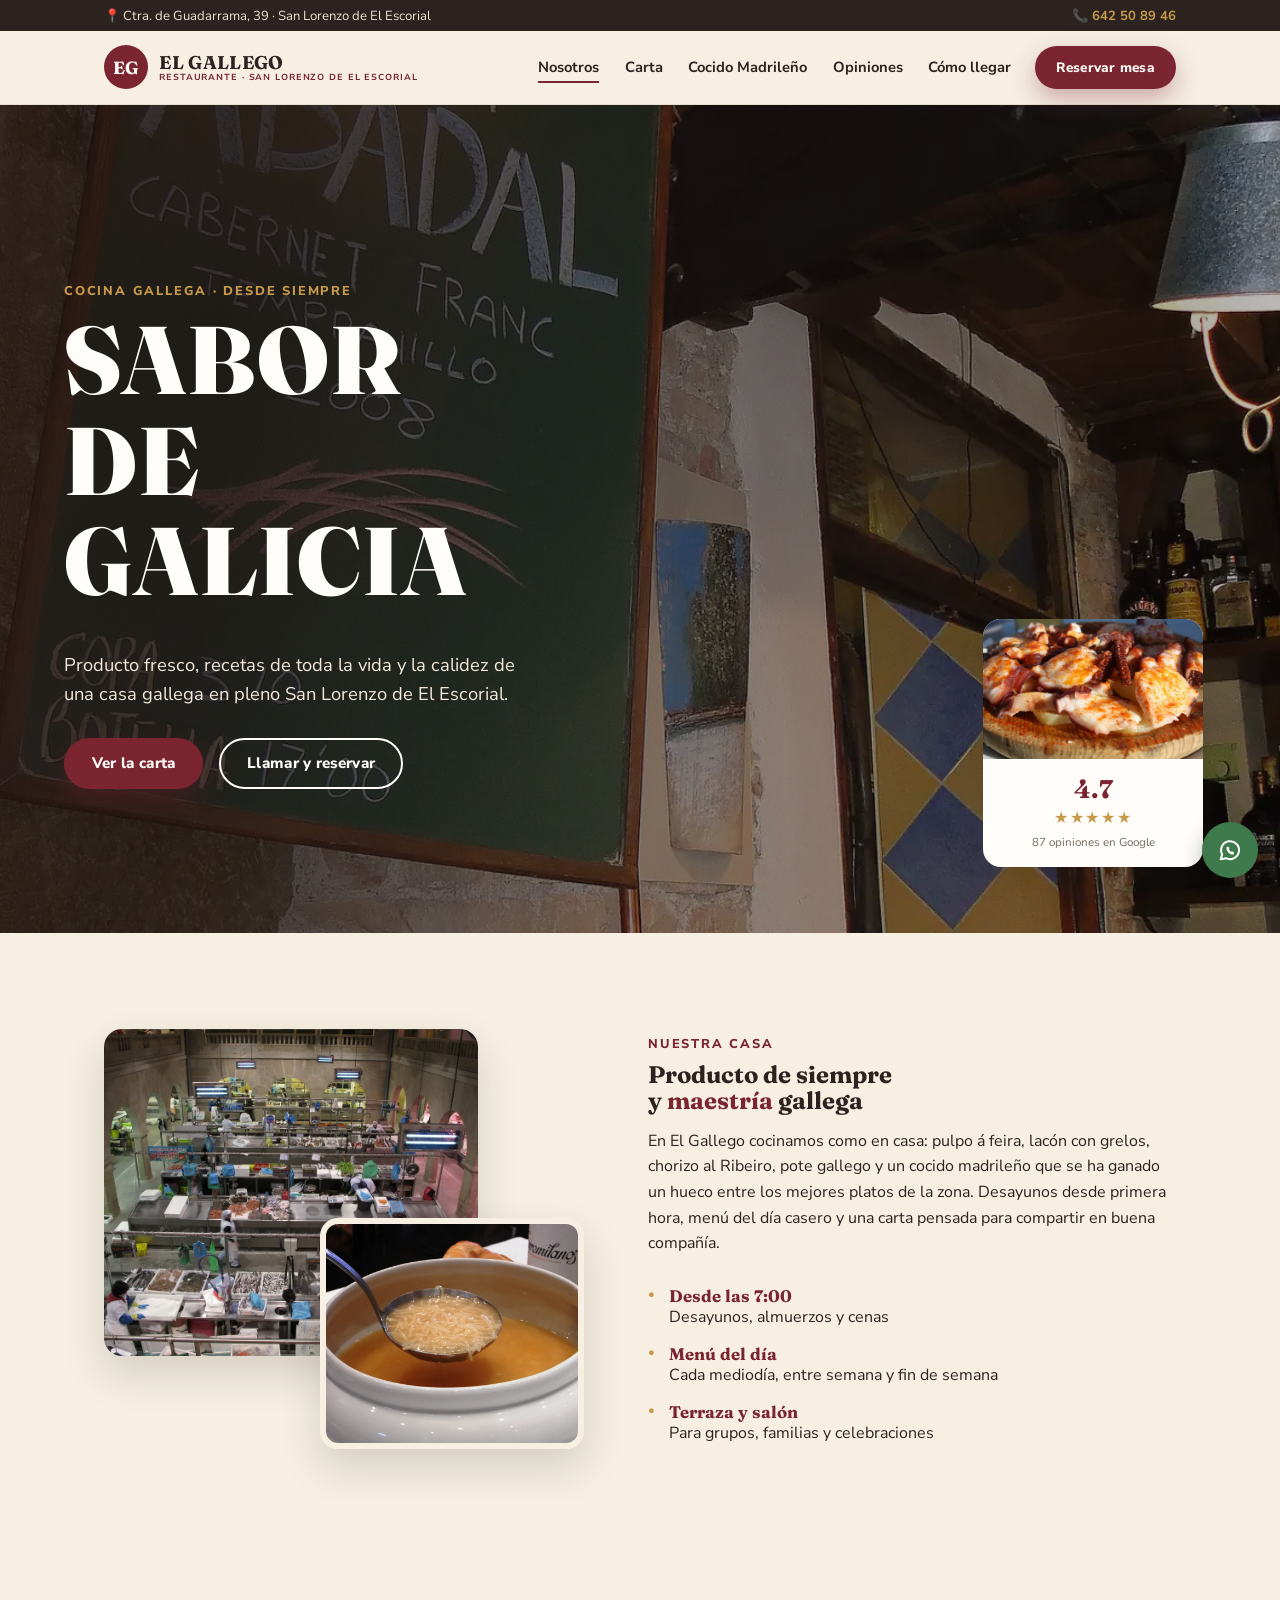
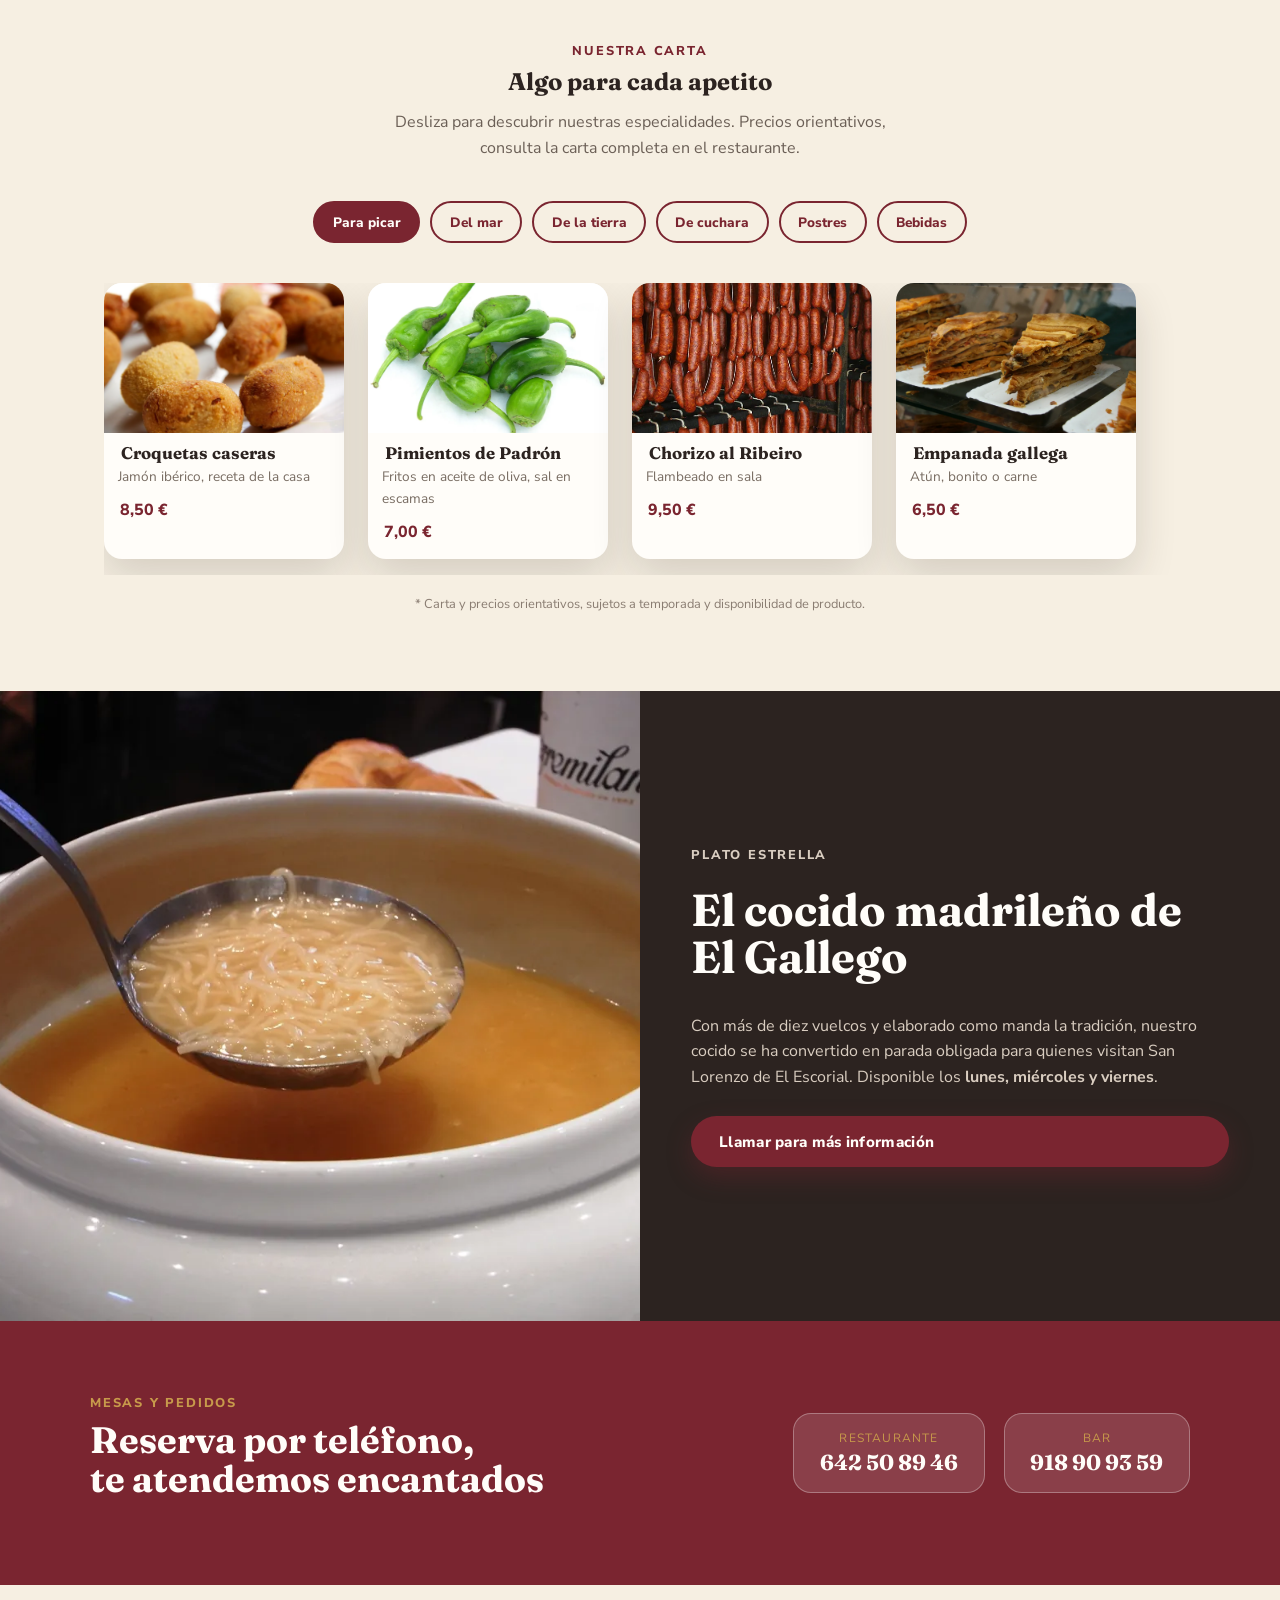
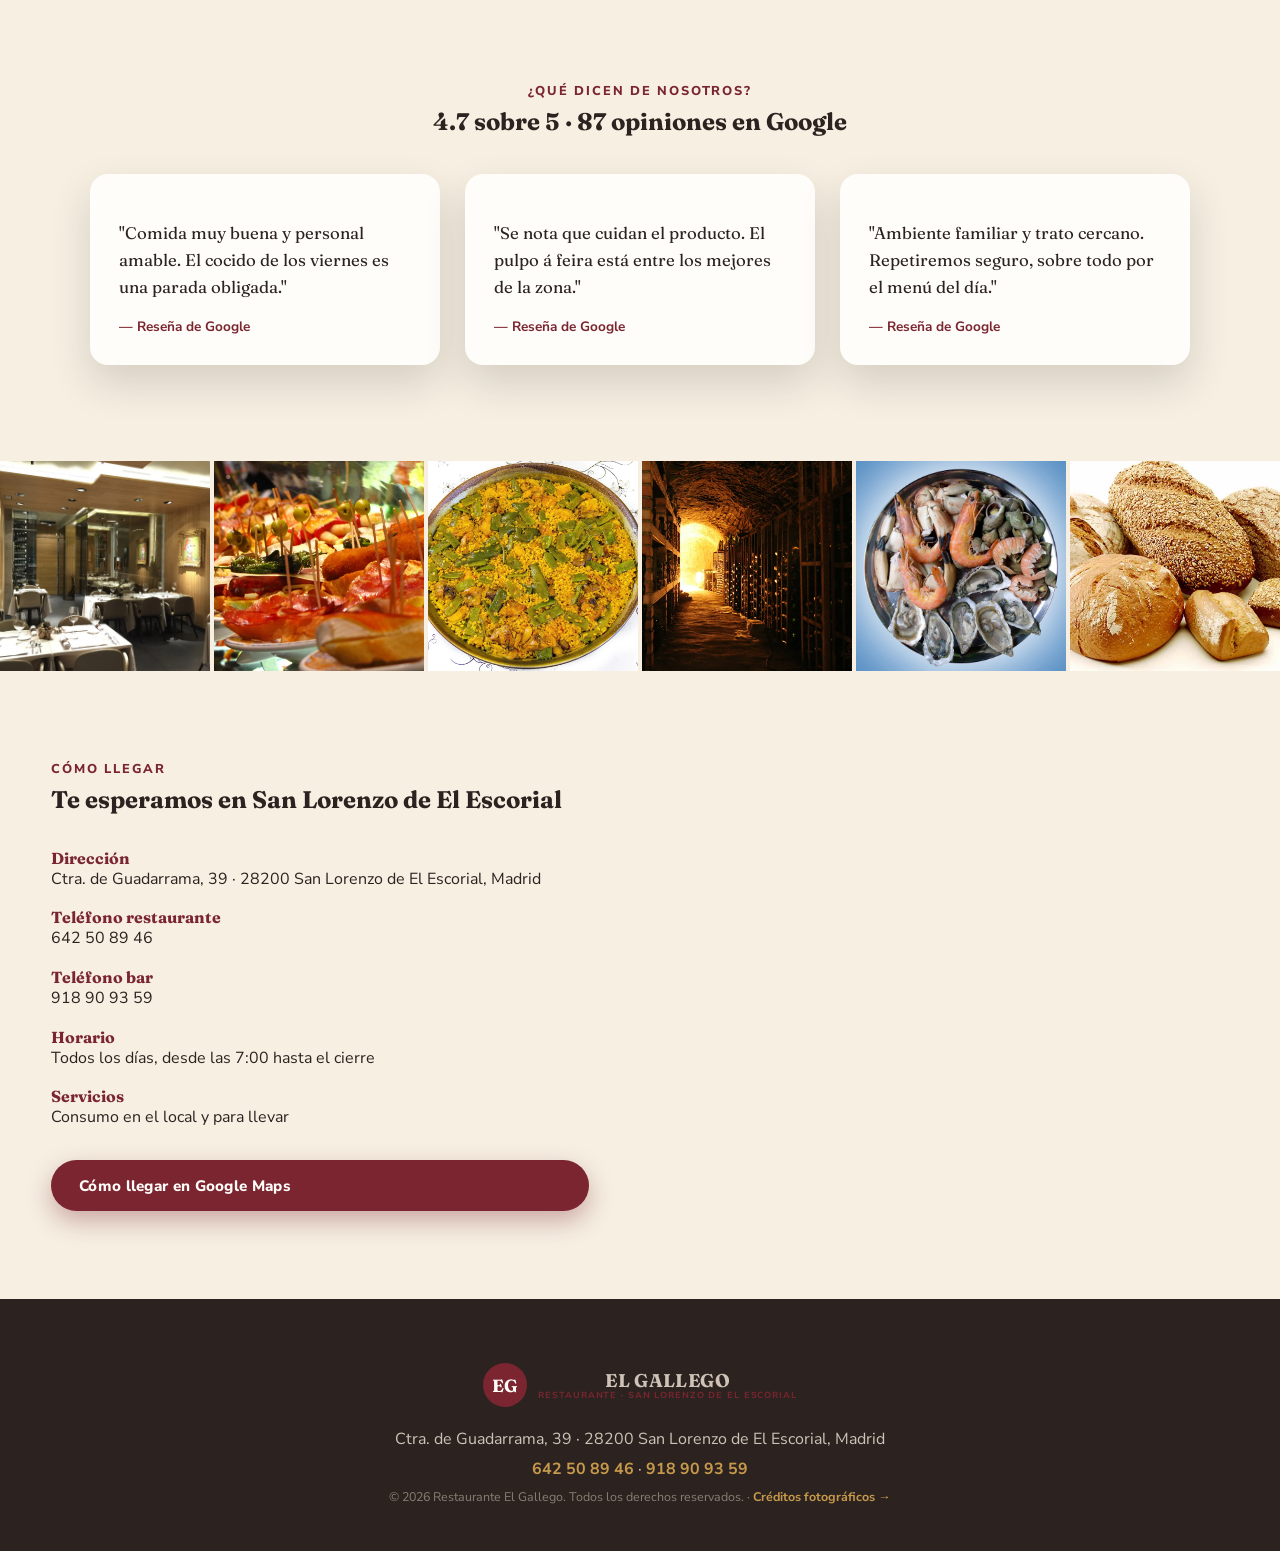
==== commit 87722524: "Corrige fotos que no encajaban (diagramas de despiece, animales vivos, personas, lata de refresco) p" ====
--- a/index.html
+++ b/index.html
@@ -28,9 +28,9 @@
     </a>
 
     <nav class="nav" id="nav">
+      <a href="#nosotros">Nosotros</a>
       <a href="#carta">Carta</a>
       <a href="#cocido">Cocido Madrileño</a>
-      <a href="#nosotros">Nosotros</a>
       <a href="#opiniones">Opiniones</a>
       <a href="#localizacion">Cómo llegar</a>
     </nav>
--- a/css/style.css
+++ b/css/style.css
@@ -101,7 +101,7 @@
   content:"";position:absolute;left:0;bottom:-6px;width:0;height:2px;
   background:var(--wine);transition:width .2s ease;
 }
-.nav a:hover::after{width:100%;}
+.nav a:hover::after,.nav a.active::after{width:100%;}
 
 .nav-toggle{
   display:none;flex-direction:column;justify-content:center;gap:5px;
